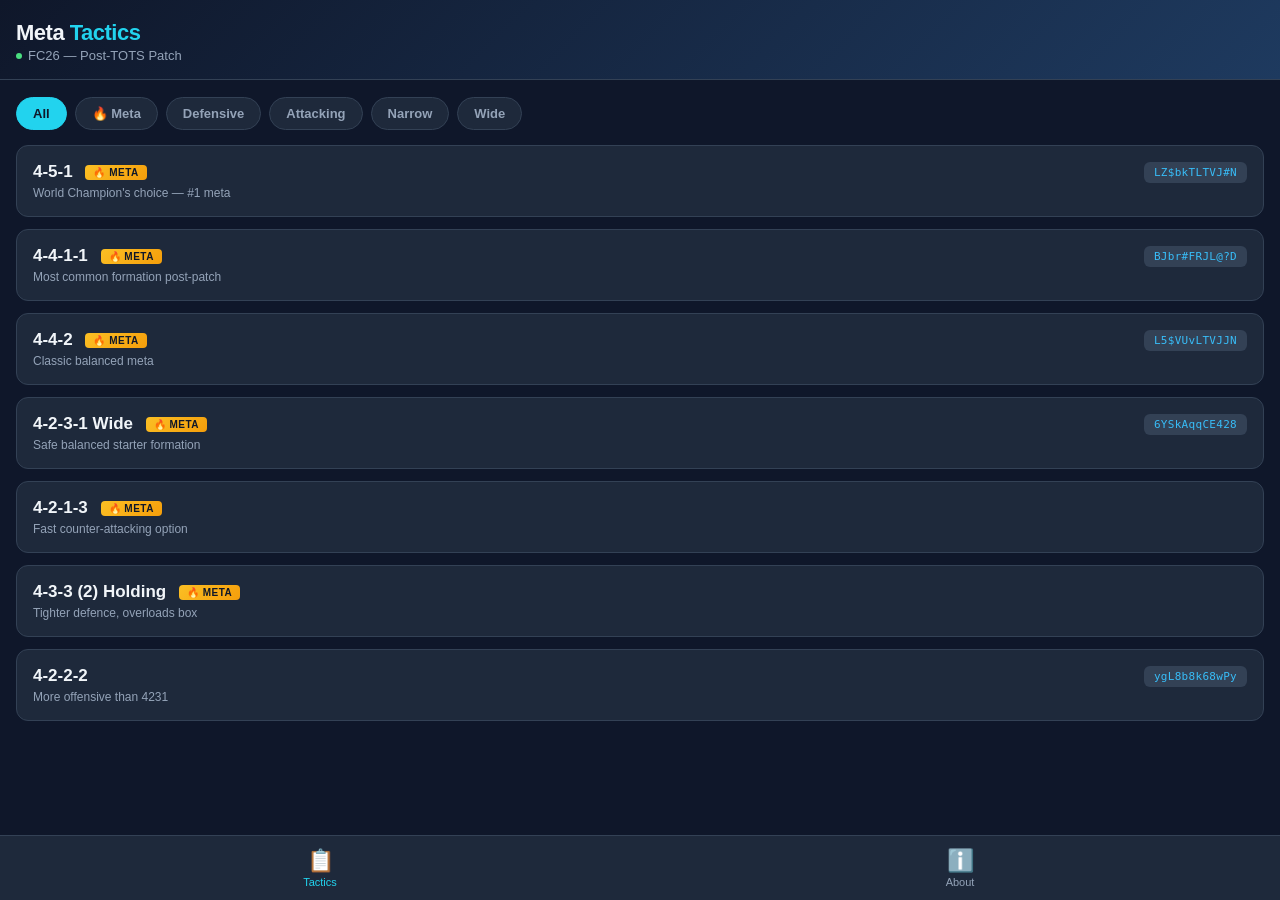
==== fc26-meta-tactics/index.html @ ba117064 "Publish FC26 Meta Tactics app — 7 formations with custom tactics, player types, pro usage, filterabl" ====
<!DOCTYPE html>
<html lang="en">
<head>
<meta charset="UTF-8">
<meta name="viewport" content="width=device-width, initial-scale=1.0, maximum-scale=1.0, user-scalable=no">
<meta name="theme-color" content="#0f172a">
<meta name="apple-mobile-web-app-capable" content="yes">
<meta name="apple-mobile-web-app-status-bar-style" content="black-translucent">
<title>FC26 Meta Tactics</title>
<link rel="icon" type="image/png" href="data:image/svg+xml,%3Csvg xmlns='http://www.w3.org/2000/svg' viewBox='0 0 32 32'%3E%3Ctext y='28' font-size='28'%3E%E2%9A%BD%3C/text%3E%3C/svg%3E">
<style>
  :root {
    --bg: #0f172a;
    --surface: #1e293b;
    --surface2: #334155;
    --accent: #22d3ee;
    --accent2: #38bdf8;
    --gold: #fbbf24;
    --text: #f1f5f9;
    --text2: #94a3b8;
    --green: #4ade80;
    --red: #f87171;
    --radius: 12px;
    --radius-sm: 8px;
  }
  * { margin:0; padding:0; box-sizing:border-box; }
  html, body {
    font-family: -apple-system, BlinkMacSystemFont, 'Segoe UI', Roboto, sans-serif;
    background: var(--bg);
    color: var(--text);
    min-height: 100dvh;
    -webkit-font-smoothing: antialiased;
  }
  body { padding-bottom: 80px; }

  .header {
    background: linear-gradient(135deg, #0f172a 0%, #1e3a5f 100%);
    padding: 20px 16px 16px;
    position: sticky;
    top: 0;
    z-index: 100;
    border-bottom: 1px solid var(--surface2);
  }
  .header h1 {
    font-size: 22px;
    font-weight: 800;
    letter-spacing: -0.5px;
  }
  .header h1 span { color: var(--accent); }
  .header .sub {
    font-size: 13px;
    color: var(--text2);
    margin-top: 2px;
    display: flex;
    align-items: center;
    gap: 6px;
  }
  .header .sub .dot {
    width: 6px; height: 6px;
    border-radius: 50%;
    background: var(--green);
    display: inline-block;
  }

  .filters {
    display: flex;
    gap: 8px;
    padding: 12px 16px;
    overflow-x: auto;
    -webkit-overflow-scrolling: touch;
    scrollbar-width: none;
    background: var(--bg);
    position: sticky;
    top: 85px;
    z-index: 99;
  }
  .filters::-webkit-scrollbar { display: none; }
  .filter-btn {
    flex-shrink: 0;
    padding: 8px 16px;
    border-radius: 20px;
    border: 1px solid var(--surface2);
    background: var(--surface);
    color: var(--text2);
    font-size: 13px;
    font-weight: 600;
    cursor: pointer;
    transition: all 0.2s;
    white-space: nowrap;
    -webkit-tap-highlight-color: transparent;
  }
  .filter-btn.active {
    background: var(--accent);
    color: #0f172a;
    border-color: var(--accent);
  }

  .container { padding: 8px 16px; }
  .tactic-card {
    background: var(--surface);
    border-radius: var(--radius);
    margin-bottom: 12px;
    overflow: hidden;
    border: 1px solid var(--surface2);
    transition: border-color 0.2s;
  }
  .tactic-card:active { border-color: var(--accent2); }

  .card-header {
    padding: 16px;
    display: flex;
    justify-content: space-between;
    align-items: flex-start;
    cursor: pointer;
    -webkit-tap-highlight-color: transparent;
  }
  .card-header .left { flex: 1; }
  .card-header .name {
    font-size: 17px;
    font-weight: 700;
  }
  .card-header .meta-tag {
    display: inline-block;
    background: linear-gradient(135deg, var(--gold), #f59e0b);
    color: #0f172a;
    font-size: 10px;
    font-weight: 800;
    padding: 2px 8px;
    border-radius: 4px;
    text-transform: uppercase;
    letter-spacing: 0.5px;
    margin-left: 8px;
    vertical-align: middle;
  }
  .card-header .usage {
    font-size: 12px;
    color: var(--text2);
    margin-top: 4px;
  }
  .card-header .code-badge {
    background: var(--surface2);
    padding: 4px 10px;
    border-radius: 6px;
    font-size: 11px;
    font-family: 'SF Mono', 'Fira Code', monospace;
    color: var(--accent2);
    letter-spacing: 0.3px;
    flex-shrink: 0;
  }

  .section {
    margin-top: 12px;
  }
  .section-title {
    font-size: 12px;
    font-weight: 700;
    text-transform: uppercase;
    letter-spacing: 0.8px;
    color: var(--accent2);
    margin-bottom: 8px;
  }
  .section-title.gold { color: var(--gold); }
  .section-title.green { color: var(--green); }

  .tactic-row {
    display: flex;
    justify-content: space-between;
    align-items: center;
    padding: 6px 0;
    border-bottom: 1px solid rgba(255,255,255,0.05);
    font-size: 14px;
  }
  .tactic-row:last-child { border-bottom: none; }
  .tactic-row .label { color: var(--text2); }
  .tactic-row .value { font-weight: 600; text-align: right; }

  .formation-preview {
    display: flex;
    align-items: center;
    justify-content: center;
    gap: 16px;
    background: var(--bg);
    border-radius: var(--radius-sm);
    padding: 12px;
    margin-bottom: 12px;
  }
  .formation-preview .pitch-label {
    font-size: 26px;
    font-weight: 800;
    color: var(--accent);
    letter-spacing: -1px;
  }
  .formation-preview .pitch-icon {
    font-size: 36px;
  }

  .player-types {
    display: flex;
    flex-wrap: wrap;
    gap: 6px;
    margin-top: 4px;
  }
  .player-chip {
    background: var(--surface2);
    padding: 4px 10px;
    border-radius: 6px;
    font-size: 12px;
    color: var(--text);
  }
  .player-chip .pos {
    font-weight: 700;
    color: var(--accent);
    margin-right: 4px;
  }
  .player-chip .note {
    color: var(--text2);
    font-size: 11px;
  }

  .pro-list {
    display: flex;
    flex-wrap: wrap;
    gap: 6px;
    margin-top: 4px;
  }
  .pro-chip {
    background: linear-gradient(135deg, var(--gold), #f59e0b);
    color: #0f172a;
    padding: 3px 10px;
    border-radius: 6px;
    font-size: 12px;
    font-weight: 700;
  }

  .bottom-nav {
    position: fixed;
    bottom: 0;
    left: 0;
    right: 0;
    background: var(--surface);
    border-top: 1px solid var(--surface2);
    display: flex;
    padding: 8px 0;
    padding-bottom: max(8px, env(safe-area-inset-bottom));
    z-index: 100;
  }
  .nav-item {
    flex: 1;
    text-align: center;
    font-size: 11px;
    color: var(--text2);
    cursor: pointer;
    padding: 4px 0;
    transition: color 0.2s;
    -webkit-tap-highlight-color: transparent;
  }
  .nav-item.active { color: var(--accent); }
  .nav-item .icon { font-size: 22px; display: block; margin-bottom: 2px; }

  .detail-view {
    display: none;
  }
  .detail-view.active { display: block; }

  .back-btn {
    display: inline-flex;
    align-items: center;
    gap: 4px;
    font-size: 14px;
    color: var(--accent2);
    cursor: pointer;
    margin-bottom: 12px;
    -webkit-tap-highlight-color: transparent;
  }

  .patch-note {
    background: linear-gradient(135deg, #1e293b, #1a2332);
    border: 1px solid var(--surface2);
    border-radius: var(--radius);
    padding: 16px;
    margin-bottom: 12px;
  }
  .patch-note .date {
    font-size: 11px;
    color: var(--text2);
    text-transform: uppercase;
    letter-spacing: 0.5px;
  }
  .patch-note .title {
    font-size: 16px;
    font-weight: 700;
    margin: 4px 0 8px;
  }
  .patch-note .desc {
    font-size: 14px;
    color: var(--text2);
    line-height: 1.5;
  }

  @media (max-width: 380px) {
    .header h1 { font-size: 19px; }
    .card-header .name { font-size: 15px; }
  }
</style>
</head>
<body>

<div class="header">
  <h1>Meta <span>Tactics</span></h1>
  <div class="sub"><span class="dot"></span> FC26 — Post-TOTS Patch</div>
</div>

<div class="filters" id="filters">
  <button class="filter-btn active" data-filter="all">All</button>
  <button class="filter-btn" data-filter="meta">🔥 Meta</button>
  <button class="filter-btn" data-filter="defensive">Defensive</button>
  <button class="filter-btn" data-filter="attacking">Attacking</button>
  <button class="filter-btn" data-filter="narrow">Narrow</button>
  <button class="filter-btn" data-filter="wide">Wide</button>
</div>

<!-- Tactic List -->
<div class="container" id="listView">
  <div id="tacticList"></div>
</div>

<!-- Detail View -->
<div class="container" id="detailView" style="display:none">
  <div class="back-btn" id="backBtn">← Back to tactics</div>
  <div id="detailContent"></div>
</div>

<!-- About View -->
<div class="container">
  <div class="detail-view" id="aboutView">
    <div class="patch-note">
      <div class="date">Post-TOTS Patch</div>
      <div class="title">FC26 Meta Landscape</div>
      <div class="desc">
        These are the current meta formations and tactics used by top players and pros in FC26 after the latest TOTS patch.
        Formations are ranked by community usage and pro adoption. Data sourced from Team Gullit, Dexerto, and community consensus.
      </div>
    </div>
    <div class="patch-note">
      <div class="date">Key Principle</div>
      <div class="title">61 Depth Meta</div>
      <div class="desc">
        Most pro tactics use exactly <strong>61 depth</strong> with a "High" defensive approach. This activates aggressive AI defending — defenders push up, mark reliably, trigger auto-offside traps, and stay compact without being too exposed.
      </div>
    </div>
    <div class="patch-note">
      <div class="date">Player Roles Are Everything</div>
      <div class="title">Roles & Playstyles</div>
      <div class="desc">
        Specific player roles (Inside Forward, Box-to-Box, Shadow Striker) and Playstyles (Incisive+, Intercept+, Quick Step+, Finesse+) are critical. Having the right roles activated makes or breaks a tactic in FC26.
      </div>
    </div>
  </div>
</div>

<!-- Bottom Navigation -->
<div class="bottom-nav">
  <div class="nav-item active" id="navTactics">
    <span class="icon">📋</span>
    Tactics
  </div>
  <div class="nav-item" id="navAbout">
    <span class="icon">ℹ️</span>
    About
  </div>
</div>

<script>
const tactics = [
  {
    id: '451',
    name: '4-5-1',
    short: '4-5-1 Flat',
    meta: true,
    tags: ['meta', 'defensive', 'wide'],
    code: 'LZ$bkTLTVJ#N',
    usage: "World Champion's choice — #1 meta",
    pros: ['Manuel Bachoore'],
    formationIcon: '4-5-1',
    tactics: [
      { label: 'Build-up Style', value: 'Balanced' },
      { label: 'Defensive Approach', value: 'High (70)' },
      { label: 'GK', value: 'Sweeper Keeper — Balanced' },
      { label: 'LB/RB', value: 'Full Back — Balanced' },
      { label: 'CBs', value: 'Defender — Defend' },
      { label: 'CMs', value: 'Box-to-Box — Balanced' },
      { label: 'LM', value: 'Inside Forward — Balanced' },
      { label: 'RM', value: 'Inside Forward — Balanced' },
      { label: 'ST', value: 'False 9 — Attack' }
    ],
    playerTypes: [
      { pos: 'ST', note: 'False 9 — good passing/agility, drops deep' },
      { pos: 'LM/RM', note: 'Pacey Inside Forwards, good dribbling' },
      { pos: 'CM', note: 'Box-to-Box all-rounders, high stamina' },
      { pos: 'CB', note: 'Intercept+, Anticipate+' },
      { pos: 'GK', note: 'Sweeper Keeper with good passing' }
    ]
  },
  {
    id: '4411',
    name: '4-4-1-1',
    short: '4-4-1-1 Midfield',
    meta: true,
    tags: ['meta', 'balanced', 'wide'],
    code: 'BJbr#FRJL@?D',
    usage: 'Most common formation post-patch',
    pros: ['Multiple pros'],
    formationIcon: '4-4-1-1',
    tactics: [
      { label: 'Build-up Style', value: 'Balanced' },
      { label: 'Defensive Approach', value: 'High (70)' },
      { label: 'GK', value: 'Sweeper Keeper — Balanced' },
      { label: 'LB/RB', value: 'Full Back — Balanced' },
      { label: 'CBs', value: 'Defender — Defend' },
      { label: 'CAM', value: 'Shadow Striker — Attack' },
      { label: 'CMs', value: 'Box-to-Box — Balanced' },
      { label: 'LM', value: 'Inside Forward — Balanced' },
      { label: 'RM', value: 'Winger — Balanced' },
      { label: 'ST', value: 'Advanced Forward — Attack' }
    ],
    playerTypes: [
      { pos: 'CAM', note: 'Incisive+ essential, good dribbling' },
      { pos: 'CM', note: 'Box-to-Box — FUT Bday Joelinton, TOTS Szoboszlai type' },
      { pos: 'LM/RM', note: 'Pacey, Finesse+ playstyle' },
      { pos: 'ST', note: 'Advanced Forward — pace, Quick Step+' },
      { pos: 'CB', note: 'Aggressive AI defenders' }
    ]
  },
  {
    id: '442',
    name: '4-4-2',
    short: '4-4-2 Flat',
    meta: true,
    tags: ['meta', 'balanced', 'wide'],
    code: 'L5$VUvLTVJJN',
    usage: 'Classic balanced meta',
    pros: ['Manuel Bachoore', 'Levi de Weerd'],
    formationIcon: '4-4-2',
    tactics: [
      { label: 'Build-up Style', value: 'Balanced' },
      { label: 'Defensive Approach', value: 'High (70)' },
      { label: 'GK', value: 'Ball Playing — Build-up' },
      { label: 'LB/RB', value: 'Full Back — Balanced' },
      { label: 'CBs', value: 'Defender — Defend' },
      { label: 'CM (L)', value: 'Box-to-Box — Balanced' },
      { label: 'CM (R)', value: 'Holding — Defend' },
      { label: 'LM', value: 'Inside Forward — Balanced' },
      { label: 'RM', value: 'Inside Forward — Balanced' },
      { label: 'STs', value: 'Advanced Forward — Attack' }
    ],
    playerTypes: [
      { pos: 'ST', note: 'Two Advanced Forwards — pace + finishing' },
      { pos: 'CM (L)', note: 'Box-to-Box engine, all-round' },
      { pos: 'CM (R)', note: 'Stay-back defensive anchor' },
      { pos: 'LM/RM', note: 'Inside Forward, cut inside threat' },
      { pos: 'GK', note: 'Ball Playing GK for build-up' }
    ]
  },
  {
    id: '4231w',
    name: '4-2-3-1 Wide',
    short: '4-2-3-1 Wide',
    meta: true,
    tags: ['meta', 'defensive', 'wide'],
    code: '6YSkAqqCE428',
    usage: 'Safe balanced starter formation',
    pros: ['Various'],
    formationIcon: '4-2-3-1',
    tactics: [
      { label: 'Build-up Style', value: 'Balanced' },
      { label: 'Defensive Approach', value: 'High (70)' },
      { label: 'GK', value: 'Goalkeeper — Defend' },
      { label: 'LB/RB', value: 'Full Back — Balanced' },
      { label: 'CBs', value: 'Defender — Defend' },
      { label: 'CDM (L)', value: 'Holding — Defend' },
      { label: 'CDM (R)', value: 'Deep-Lying Playmaker — Build-Up' },
      { label: 'CAM', value: 'Playmaker — Balanced' },
      { label: 'LM', value: 'Inside Forward — Balanced' },
      { label: 'RM', value: 'Inside Forward — Balanced' },
      { label: 'ST', value: 'Advanced Forward — Attack' }
    ],
    playerTypes: [
      { pos: 'ST', note: 'Strong striker — holds up play' },
      { pos: 'CDM (L)', note: 'Pure defensive anchor' },
      { pos: 'CDM (R)', note: 'DLP — passing/vision' },
      { pos: 'CAM', note: 'Playmaker with good passing range' },
      { pos: 'LM/RM', note: 'Inside Forward with pace' }
    ]
  },
  {
    id: '4213',
    name: '4-2-1-3',
    short: '4-2-1-3',
    meta: true,
    tags: ['meta', 'attacking', 'wide'],
    code: '',
    usage: 'Fast counter-attacking option',
    pros: ['Multiple pros'],
    formationIcon: '4-2-1-3',
    tactics: [
      { label: 'Build-up Style', value: 'Balanced' },
      { label: 'Defensive Approach', value: 'High (61)' },
      { label: 'GK', value: 'Sweeper Keeper — Balanced' },
      { label: 'LB/RB', value: 'Full Back — Balanced' },
      { label: 'CDM (L)', value: 'Deep-Lying Playmaker — Build-Up' },
      { label: 'CDM (R)', value: 'Holding — Defend' },
      { label: 'CAM', value: 'Playmaker — Balanced' },
      { label: 'LW', value: 'Inside Forward — Balanced' },
      { label: 'RW', value: 'Inside Forward — Balanced' },
      { label: 'ST', value: 'Advanced Forward — Attack' }
    ],
    playerTypes: [
      { pos: 'CDM', note: 'One DLP + one Holding — Intercept+' },
      { pos: 'CAM', note: 'Playmaker, Incisive+ and Bruiser+' },
      { pos: 'LW/RW', note: 'Quick Step+, Finesse+' },
      { pos: 'ST', note: 'Advanced Forward, pace + finishing' }
    ]
  },
  {
    id: '433',
    name: '4-3-3 (2) Holding',
    short: '4-3-3 (Holding)',
    meta: true,
    tags: ['meta', 'attacking', 'wide'],
    code: '',
    usage: 'Tighter defence, overloads box',
    pros: ['Various'],
    formationIcon: '4-3-3',
    tactics: [
      { label: 'Build-up Style', value: 'Balanced' },
      { label: 'Defensive Approach', value: 'High (61)' },
      { label: 'GK', value: 'Sweeper Keeper — Balanced' },
      { label: 'LB/RB', value: 'Full Back — Balanced' },
      { label: 'CBs', value: 'Defender — Defend' },
      { label: 'CDM', value: 'Holding — Defend' },
      { label: 'CM (L)', value: 'Box-to-Box — Balanced' },
      { label: 'CM (R)', value: 'Box-to-Box — Balanced' },
      { label: 'LW', value: 'Inside Forward — Balanced' },
      { label: 'RW', value: 'Inside Forward — Balanced' },
      { label: 'ST', value: 'Advanced Forward — Attack' }
    ],
    playerTypes: [
      { pos: 'CDM', note: 'Rock — TOTS Casemiro, WW Vieira type' },
      { pos: 'CM (L)', note: 'Good defending + passing/dribbling' },
      { pos: 'CM (R)', note: 'Ultimate B2B — De Jong, TOTS Sangaré' },
      { pos: 'LW/RW', note: 'Quick Step+, Finesse+, Low Driven+' },
      { pos: 'ST', note: 'Pacey Advanced Forward' }
    ]
  },
  {
    id: '4222',
    name: '4-2-2-2',
    short: '4-2-2-2',
    meta: false,
    tags: ['attacking', 'narrow'],
    code: 'ygL8b8k68wPy',
    usage: 'More offensive than 4231',
    pros: ['Various'],
    formationIcon: '4-2-2-2',
    tactics: [
      { label: 'Build-up Style', value: 'Balanced' },
      { label: 'Defensive Approach', value: 'Balanced (50)' },
      { label: 'GK', value: 'Sweeper Keeper — Balanced' },
      { label: 'LB/RB', value: 'Full Back — Balanced' },
      { label: 'CBs', value: 'Defender — Defend' },
      { label: 'CDMs', value: 'Deep-Lying Playmaker — Build-Up' },
      { label: 'CAM (L)', value: 'Playmaker — Roaming' },
      { label: 'CAM (R)', value: 'Shadow Striker — Attack' },
      { label: 'STs', value: 'Advanced Forward — Attack' }
    ],
    playerTypes: [
      { pos: 'ST', note: 'Advanced Forward + False 9 combo' },
      { pos: 'CAM', note: 'One roaming Playmaker, one Shadow Striker' },
      { pos: 'CDM', note: 'Both DLPs — passing essential' }
    ]
  }
];

// ─── STATE ────────────────────────
let currentFilter = 'all';

function getFiltered(tag) {
  if (tag === 'all') return tactics;
  return tactics.filter(t => t.tags.includes(tag));
}

// ─── RENDER LIST ──────────────────
function renderList(filter) {
  currentFilter = filter;
  const el = document.getElementById('tacticList');
  const items = getFiltered(filter);

  document.querySelectorAll('.filter-btn').forEach(b => {
    b.classList.toggle('active', b.dataset.filter === filter);
  });

  if (!items.length) {
    el.innerHTML = `<div class="empty-state"><div class="icon">🔍</div><h3>No tactics found</h3></div>`;
    return;
  }

  el.innerHTML = items.map(t => {
    const codeHtml = t.code ? `<div class="code-badge">${t.code}</div>` : '';
    const metaHtml = t.meta ? '<span class="meta-tag">🔥 Meta</span>' : '';
    return `<div class="tactic-card" onclick="openDetail('${t.id}')">
      <div class="card-header">
        <div class="left">
          <div class="name">${t.name} ${metaHtml}</div>
          <div class="usage">${t.usage}</div>
        </div>
        ${codeHtml}
      </div>
    </div>`;
  }).join('');
}

// ─── RENDER DETAIL ────────────────
function openDetail(id) {
  const t = tactics.find(x => x.id === id);
  if (!t) return;

  document.getElementById('listView').style.display = 'none';
  document.getElementById('detailView').style.display = 'block';

  const metaHtml = t.meta ? '<span class="meta-tag" style="font-size:10px;margin-left:6px;">🔥 Meta</span>' : '';
  const codeHtml = t.code ? `<div class="code-badge">${t.code}</div>` : '';
  const prosHtml = t.pros.map(p => `<span class="pro-chip">${p}</span>`).join('');
  const playerHtml = t.playerTypes.map(p =>
    `<div class="player-chip"><span class="pos">${p.pos}</span>${p.note}</div>`
  ).join('');
  const tacticRows = t.tactics.map(r =>
    `<div class="tactic-row"><span class="label">${r.label}</span><span class="value">${r.value}</span></div>`
  ).join('');

  document.getElementById('detailContent').innerHTML = `
    <div class="tactic-card" style="border-color:${t.meta ? 'var(--gold)' : 'var(--surface2)'}">
      <div style="padding:16px;">
        <div class="formation-preview">
          <div class="pitch-icon">⚽</div>
          <div class="pitch-label">${t.formationIcon}</div>
        </div>
        <div style="display:flex;justify-content:space-between;align-items:center;margin-bottom:12px;">
          <div>
            <div style="font-size:20px;font-weight:700;">${t.name} ${metaHtml}</div>
            <div style="font-size:13px;color:var(--text2);margin-top:2px;">${t.short}</div>
          </div>
          ${codeHtml}
        </div>

        <div class="section">
          <div class="section-title gold">📋 Custom Tactics</div>
          ${tacticRows}
        </div>

        <div class="section">
          <div class="section-title">🎯 Player Types</div>
          <div class="player-types">${playerHtml}</div>
        </div>

        <div class="section" style="margin-bottom:4px;">
          <div class="section-title green">🏆 Used By</div>
          <div class="pro-list">${prosHtml}</div>
        </div>
      </div>
    </div>`;
}

function closeDetail() {
  document.getElementById('detailView').style.display = 'none';
  document.getElementById('listView').style.display = 'block';
}

// ─── VIEW SWITCHING ──────────────
function showTactics() {
  document.getElementById('listView').style.display = 'block';
  document.getElementById('detailView').style.display = 'none';
  document.getElementById('aboutView').classList.remove('active');
  document.getElementById('navTactics').classList.add('active');
  document.getElementById('navAbout').classList.remove('active');
}

function showAbout() {
  document.getElementById('listView').style.display = 'none';
  document.getElementById('detailView').style.display = 'none';
  document.getElementById('aboutView').classList.add('active');
  document.getElementById('navTactics').classList.remove('active');
  document.getElementById('navAbout').classList.add('active');
}

// ─── INIT ─────────────────────────
document.querySelectorAll('.filter-btn').forEach(btn => {
  btn.addEventListener('click', () => renderList(btn.dataset.filter));
});
document.getElementById('backBtn').addEventListener('click', closeDetail);
document.getElementById('navTactics').addEventListener('click', showTactics);
document.getElementById('navAbout').addEventListener('click', showAbout);

renderList('all');
</script>
</body>
</html>
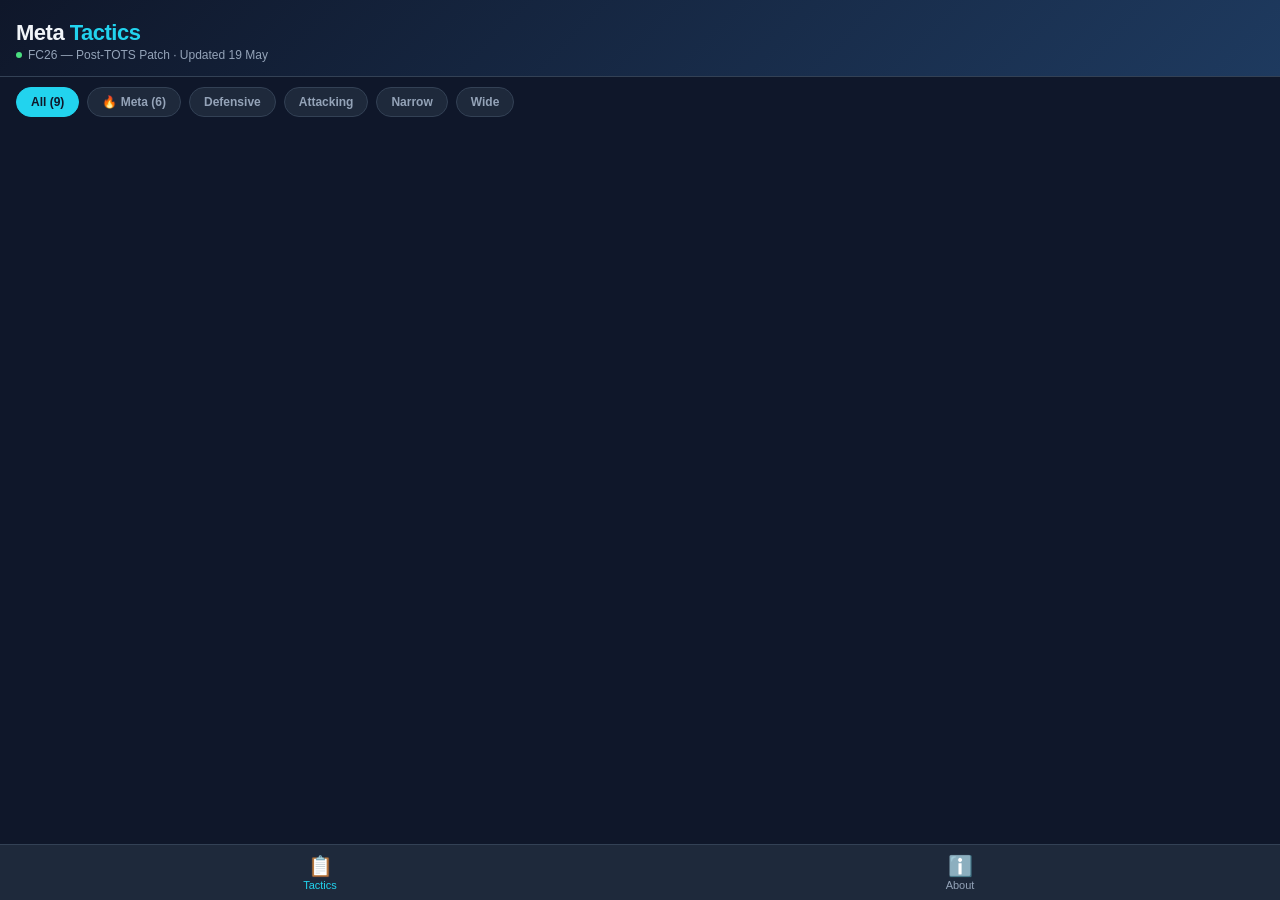
==== commit 4749c03d: "V2: full detail — multi-source data, player roles, playstyles, attack/defence philosophy, strengths/" ====
--- a/fc26-meta-tactics/index.html
+++ b/fc26-meta-tactics/index.html
@@ -7,7 +7,7 @@
 <meta name="apple-mobile-web-app-capable" content="yes">
 <meta name="apple-mobile-web-app-status-bar-style" content="black-translucent">
 <title>FC26 Meta Tactics</title>
-<link rel="icon" type="image/png" href="data:image/svg+xml,%3Csvg xmlns='http://www.w3.org/2000/svg' viewBox='0 0 32 32'%3E%3Ctext y='28' font-size='28'%3E%E2%9A%BD%3C/text%3E%3C/svg%3E">
+<link rel="icon" type="image/svg+xml" href="data:image/svg+xml,%3Csvg xmlns='http://www.w3.org/2000/svg' viewBox='0 0 32 32'%3E%3Ctext y='28' font-size='28'%3E%E2%9A%BD%3C/text%3E%3C/svg%3E">
 <style>
   :root {
     --bg: #0f172a;
@@ -16,10 +16,11 @@
     --accent: #22d3ee;
     --accent2: #38bdf8;
     --gold: #fbbf24;
+    --green: #4ade80;
+    --rose: #f43f5e;
     --text: #f1f5f9;
     --text2: #94a3b8;
-    --green: #4ade80;
-    --red: #f87171;
+    --text3: #64748b;
     --radius: 12px;
     --radius-sm: 8px;
   }
@@ -35,67 +36,55 @@
 
   .header {
     background: linear-gradient(135deg, #0f172a 0%, #1e3a5f 100%);
-    padding: 20px 16px 16px;
+    padding: 20px 16px 14px;
     position: sticky;
     top: 0;
     z-index: 100;
     border-bottom: 1px solid var(--surface2);
   }
-  .header h1 {
-    font-size: 22px;
-    font-weight: 800;
-    letter-spacing: -0.5px;
-  }
+  .header h1 { font-size: 22px; font-weight: 800; letter-spacing: -0.5px; }
   .header h1 span { color: var(--accent); }
   .header .sub {
-    font-size: 13px;
+    font-size: 12px;
     color: var(--text2);
     margin-top: 2px;
     display: flex;
     align-items: center;
     gap: 6px;
   }
-  .header .sub .dot {
-    width: 6px; height: 6px;
-    border-radius: 50%;
-    background: var(--green);
-    display: inline-block;
-  }
+  .header .sub .dot { width:6px; height:6px; border-radius:50%; background:var(--green); display:inline-block; }
 
   .filters {
     display: flex;
     gap: 8px;
-    padding: 12px 16px;
+    padding: 10px 16px;
     overflow-x: auto;
     -webkit-overflow-scrolling: touch;
     scrollbar-width: none;
     background: var(--bg);
     position: sticky;
-    top: 85px;
+    top: 73px;
     z-index: 99;
   }
-  .filters::-webkit-scrollbar { display: none; }
+  .filters::-webkit-scrollbar { display:none; }
   .filter-btn {
     flex-shrink: 0;
-    padding: 8px 16px;
+    padding: 7px 14px;
     border-radius: 20px;
     border: 1px solid var(--surface2);
     background: var(--surface);
     color: var(--text2);
-    font-size: 13px;
+    font-size: 12px;
     font-weight: 600;
     cursor: pointer;
     transition: all 0.2s;
     white-space: nowrap;
     -webkit-tap-highlight-color: transparent;
   }
-  .filter-btn.active {
-    background: var(--accent);
-    color: #0f172a;
-    border-color: var(--accent);
-  }
+  .filter-btn.active { background:var(--accent); color:#0f172a; border-color:var(--accent); }
 
   .container { padding: 8px 16px; }
+
   .tactic-card {
     background: var(--surface);
     border-radius: var(--radius);
@@ -103,203 +92,221 @@
     overflow: hidden;
     border: 1px solid var(--surface2);
     transition: border-color 0.2s;
-  }
-  .tactic-card:active { border-color: var(--accent2); }
-
-  .card-header {
-    padding: 16px;
-    display: flex;
-    justify-content: space-between;
-    align-items: flex-start;
     cursor: pointer;
     -webkit-tap-highlight-color: transparent;
   }
-  .card-header .left { flex: 1; }
-  .card-header .name {
-    font-size: 17px;
-    font-weight: 700;
-  }
+  .tactic-card:active { border-color: var(--accent2); }
+
+  .card-header { padding: 14px 16px; }
+  .card-header .top-row { display:flex; justify-content:space-between; align-items:flex-start; }
+  .card-header .name { font-size:17px; font-weight:700; }
   .card-header .meta-tag {
-    display: inline-block;
+    display:inline-block;
     background: linear-gradient(135deg, var(--gold), #f59e0b);
-    color: #0f172a;
-    font-size: 10px;
-    font-weight: 800;
-    padding: 2px 8px;
-    border-radius: 4px;
-    text-transform: uppercase;
-    letter-spacing: 0.5px;
-    margin-left: 8px;
-    vertical-align: middle;
-  }
-  .card-header .usage {
-    font-size: 12px;
-    color: var(--text2);
-    margin-top: 4px;
-  }
+    color:#0f172a;
+    font-size:9px;
+    font-weight:800;
+    padding:2px 7px;
+    border-radius:4px;
+    text-transform:uppercase;
+    letter-spacing:0.4px;
+    margin-left:6px;
+    vertical-align:middle;
+  }
+  .card-header .usage { font-size:12px; color:var(--text2); margin-top:3px; }
   .card-header .code-badge {
-    background: var(--surface2);
-    padding: 4px 10px;
-    border-radius: 6px;
-    font-size: 11px;
-    font-family: 'SF Mono', 'Fira Code', monospace;
-    color: var(--accent2);
-    letter-spacing: 0.3px;
-    flex-shrink: 0;
-  }
-
-  .section {
-    margin-top: 12px;
-  }
+    background:var(--surface2);
+    padding:3px 8px;
+    border-radius:5px;
+    font-size:10px;
+    font-family:'SF Mono','Fira Code',monospace;
+    color:var(--accent2);
+    letter-spacing:0.3px;
+    flex-shrink:0;
+  }
+  .card-header .tags {
+    display:flex;
+    gap:4px;
+    margin-top:8px;
+    flex-wrap:wrap;
+  }
+  .card-header .tag {
+    font-size:10px;
+    padding:2px 8px;
+    border-radius:10px;
+    background:var(--surface2);
+    color:var(--text2);
+  }
+  .card-header .tag.gold { background:rgba(251,191,36,0.15); color:var(--gold); }
+  .card-header .tag.green { background:rgba(74,222,128,0.15); color:var(--green); }
+  .card-header .tag.rose { background:rgba(244,63,94,0.15); color:var(--rose); }
+  .card-header .tag.blue { background:rgba(56,189,248,0.15); color:var(--accent2); }
+
+  .card-body {
+    max-height:0;
+    overflow:hidden;
+    transition: max-height 0.35s ease;
+  }
+  .card-body.open { max-height:10000px; }
+
+  .detail-inner { padding:0 16px 16px; }
+
+  .section { margin-top:14px; }
   .section-title {
-    font-size: 12px;
-    font-weight: 700;
-    text-transform: uppercase;
-    letter-spacing: 0.8px;
-    color: var(--accent2);
-    margin-bottom: 8px;
-  }
-  .section-title.gold { color: var(--gold); }
-  .section-title.green { color: var(--green); }
+    font-size:11px;
+    font-weight:700;
+    text-transform:uppercase;
+    letter-spacing:0.7px;
+    color:var(--accent2);
+    margin-bottom:8px;
+    display:flex;
+    align-items:center;
+    gap:6px;
+  }
+  .section-title.gold { color:var(--gold); }
+  .section-title.green { color:var(--green); }
+  .section-title.rose { color:var(--rose); }
 
   .tactic-row {
-    display: flex;
-    justify-content: space-between;
-    align-items: center;
-    padding: 6px 0;
-    border-bottom: 1px solid rgba(255,255,255,0.05);
-    font-size: 14px;
-  }
-  .tactic-row:last-child { border-bottom: none; }
-  .tactic-row .label { color: var(--text2); }
-  .tactic-row .value { font-weight: 600; text-align: right; }
-
-  .formation-preview {
-    display: flex;
-    align-items: center;
-    justify-content: center;
-    gap: 16px;
+    display:flex;
+    justify-content:space-between;
+    align-items:center;
+    padding:5px 0;
+    border-bottom:1px solid rgba(255,255,255,0.04);
+    font-size:13px;
+    gap:8px;
+  }
+  .tactic-row:last-child { border-bottom:none; }
+  .tactic-row .label { color:var(--text2); flex-shrink:0; }
+  .tactic-row .value { font-weight:600; text-align:right; }
+
+  .formation-display {
+    display:flex;
+    align-items:center;
+    gap:14px;
     background: var(--bg);
     border-radius: var(--radius-sm);
-    padding: 12px;
-    margin-bottom: 12px;
-  }
-  .formation-preview .pitch-label {
-    font-size: 26px;
-    font-weight: 800;
-    color: var(--accent);
-    letter-spacing: -1px;
-  }
-  .formation-preview .pitch-icon {
-    font-size: 36px;
-  }
-
-  .player-types {
-    display: flex;
-    flex-wrap: wrap;
-    gap: 6px;
-    margin-top: 4px;
-  }
-  .player-chip {
-    background: var(--surface2);
-    padding: 4px 10px;
-    border-radius: 6px;
-    font-size: 12px;
-    color: var(--text);
-  }
-  .player-chip .pos {
-    font-weight: 700;
-    color: var(--accent);
-    margin-right: 4px;
-  }
-  .player-chip .note {
-    color: var(--text2);
-    font-size: 11px;
-  }
-
-  .pro-list {
-    display: flex;
-    flex-wrap: wrap;
-    gap: 6px;
-    margin-top: 4px;
-  }
+    padding: 10px 14px;
+    margin-bottom: 10px;
+  }
+  .formation-display .icon { font-size:30px; }
+  .formation-display .label { font-size:22px; font-weight:800; color:var(--accent); letter-spacing:-0.5px; }
+
+  .role-grid {
+    display:grid;
+    grid-template-columns: 1fr 1fr;
+    gap:5px;
+  }
+  .role-item {
+    background:var(--bg);
+    border-radius:6px;
+    padding:6px 8px;
+    font-size:12px;
+  }
+  .role-item .pos { font-weight:700; color:var(--accent2); }
+  .role-item .role { color:var(--text); }
+  .role-item .instr { color:var(--text2); font-size:11px; display:block; }
+
+  .playstyle-grid {
+    display:flex;
+    flex-wrap:wrap;
+    gap:4px;
+  }
+  .ps-chip {
+    background:var(--surface2);
+    border-radius:4px;
+    padding:3px 7px;
+    font-size:11px;
+    color:var(--text);
+  }
+  .ps-chip .pos { font-weight:700; color:var(--gold); margin-right:3px; }
+
   .pro-chip {
-    background: linear-gradient(135deg, var(--gold), #f59e0b);
-    color: #0f172a;
-    padding: 3px 10px;
-    border-radius: 6px;
-    font-size: 12px;
-    font-weight: 700;
-  }
+    background:linear-gradient(135deg, var(--gold), #f59e0b);
+    color:#0f172a;
+    padding:2px 9px;
+    border-radius:5px;
+    font-size:11px;
+    font-weight:700;
+    display:inline-block;
+    margin:2px 4px 2px 0;
+  }
+
+  .pros-cons {
+    display:grid;
+    grid-template-columns: 1fr 1fr;
+    gap:8px;
+  }
+  .pc-list { font-size:12px; line-height:1.6; }
+  .pc-list .item { display:flex; align-items:flex-start; gap:4px; }
+  .pc-list .check { color:var(--green); flex-shrink:0; }
+  .pc-list .cross { color:var(--rose); flex-shrink:0; }
+
+  .philosophy-text {
+    font-size:13px;
+    color:var(--text2);
+    line-height:1.6;
+    background:var(--bg);
+    border-radius:var(--radius-sm);
+    padding:10px 12px;
+  }
+  .philosophy-text strong { color:var(--text); }
 
   .bottom-nav {
-    position: fixed;
-    bottom: 0;
-    left: 0;
-    right: 0;
-    background: var(--surface);
-    border-top: 1px solid var(--surface2);
-    display: flex;
-    padding: 8px 0;
-    padding-bottom: max(8px, env(safe-area-inset-bottom));
-    z-index: 100;
+    position:fixed;
+    bottom:0;
+    left:0;
+    right:0;
+    background:var(--surface);
+    border-top:1px solid var(--surface2);
+    display:flex;
+    padding:6px 0;
+    padding-bottom: max(6px, env(safe-area-inset-bottom));
+    z-index:100;
   }
   .nav-item {
-    flex: 1;
-    text-align: center;
-    font-size: 11px;
-    color: var(--text2);
-    cursor: pointer;
-    padding: 4px 0;
-    transition: color 0.2s;
-    -webkit-tap-highlight-color: transparent;
-  }
-  .nav-item.active { color: var(--accent); }
-  .nav-item .icon { font-size: 22px; display: block; margin-bottom: 2px; }
-
-  .detail-view {
-    display: none;
-  }
-  .detail-view.active { display: block; }
-
-  .back-btn {
-    display: inline-flex;
-    align-items: center;
-    gap: 4px;
-    font-size: 14px;
-    color: var(--accent2);
-    cursor: pointer;
-    margin-bottom: 12px;
-    -webkit-tap-highlight-color: transparent;
-  }
-
-  .patch-note {
-    background: linear-gradient(135deg, #1e293b, #1a2332);
-    border: 1px solid var(--surface2);
-    border-radius: var(--radius);
-    padding: 16px;
-    margin-bottom: 12px;
-  }
-  .patch-note .date {
-    font-size: 11px;
-    color: var(--text2);
-    text-transform: uppercase;
-    letter-spacing: 0.5px;
-  }
-  .patch-note .title {
-    font-size: 16px;
-    font-weight: 700;
-    margin: 4px 0 8px;
-  }
-  .patch-note .desc {
-    font-size: 14px;
-    color: var(--text2);
-    line-height: 1.5;
-  }
-
-  @media (max-width: 380px) {
-    .header h1 { font-size: 19px; }
-    .card-header .name { font-size: 15px; }
+    flex:1;
+    text-align:center;
+    font-size:11px;
+    color:var(--text2);
+    cursor:pointer;
+    padding:3px 0;
+    transition:color 0.2s;
+    -webkit-tap-highlight-color:transparent;
+  }
+  .nav-item.active { color:var(--accent); }
+  .nav-item .icon { font-size:20px; display:block; margin-bottom:1px; }
+
+  .about-content { padding:8px 0; }
+
+  .update-card {
+    background:linear-gradient(135deg, #1e293b, #1a2332);
+    border:1px solid var(--surface2);
+    border-radius:var(--radius);
+    padding:14px;
+    margin-bottom:10px;
+  }
+  .update-card .date { font-size:10px; color:var(--text2); text-transform:uppercase; letter-spacing:0.4px; }
+  .update-card .title { font-size:15px; font-weight:700; margin:3px 0 6px; }
+  .update-card .desc { font-size:13px; color:var(--text2); line-height:1.5; }
+
+  .code-block {
+    background:var(--bg);
+    border-radius:6px;
+    padding:6px 10px;
+    font-family:'SF Mono','Fira Code',monospace;
+    font-size:12px;
+    color:var(--accent2);
+    display:inline-block;
+    letter-spacing:0.3px;
+    margin:2px;
+  }
+
+  @media (max-width:380px) {
+    .header h1 { font-size:19px; }
+    .card-header .name { font-size:15px; }
+    .role-grid { grid-template-columns:1fr; }
+    .pros-cons { grid-template-columns:1fr; }
   }
 </style>
 </head>
@@ -307,286 +314,378 @@
 
 <div class="header">
   <h1>Meta <span>Tactics</span></h1>
-  <div class="sub"><span class="dot"></span> FC26 — Post-TOTS Patch</div>
+  <div class="sub"><span class="dot"></span> FC26 — Post-TOTS Patch · Updated 19 May</div>
 </div>
 
 <div class="filters" id="filters">
-  <button class="filter-btn active" data-filter="all">All</button>
-  <button class="filter-btn" data-filter="meta">🔥 Meta</button>
+  <button class="filter-btn active" data-filter="all">All (9)</button>
+  <button class="filter-btn" data-filter="meta">🔥 Meta (6)</button>
   <button class="filter-btn" data-filter="defensive">Defensive</button>
   <button class="filter-btn" data-filter="attacking">Attacking</button>
   <button class="filter-btn" data-filter="narrow">Narrow</button>
   <button class="filter-btn" data-filter="wide">Wide</button>
 </div>
 
-<!-- Tactic List -->
-<div class="container" id="listView">
-  <div id="tacticList"></div>
-</div>
-
-<!-- Detail View -->
+<div class="container" id="listView"><div id="tacticList"></div></div>
+
 <div class="container" id="detailView" style="display:none">
-  <div class="back-btn" id="backBtn">← Back to tactics</div>
+  <div class="back-btn" id="backBtn" style="display:inline-flex;align-items:center;gap:4px;font-size:14px;color:var(--accent2);cursor:pointer;margin-bottom:10px;-webkit-tap-highlight-color:transparent;">← Back to tactics</div>
   <div id="detailContent"></div>
 </div>
 
-<!-- About View -->
 <div class="container">
-  <div class="detail-view" id="aboutView">
-    <div class="patch-note">
+  <div class="about-content" id="aboutView" style="display:none">
+    <div class="update-card">
       <div class="date">Post-TOTS Patch</div>
       <div class="title">FC26 Meta Landscape</div>
       <div class="desc">
-        These are the current meta formations and tactics used by top players and pros in FC26 after the latest TOTS patch.
-        Formations are ranked by community usage and pro adoption. Data sourced from Team Gullit, Dexerto, and community consensus.
-      </div>
-    </div>
-    <div class="patch-note">
+        These are the current meta formations and tactics used by top players and pros after the latest TOTS patch.<br><br>
+        Data compiled from Team Gullit, FUT.GG, FUTBIN, Dexerto, pro player breakdowns (Manuel Bachoore, Levi de Weerd), and community consensus.
+      </div>
+    </div>
+    <div class="update-card">
       <div class="date">Key Principle</div>
-      <div class="title">61 Depth Meta</div>
+      <div class="title">61 Depth / High Defensive Line</div>
       <div class="desc">
-        Most pro tactics use exactly <strong>61 depth</strong> with a "High" defensive approach. This activates aggressive AI defending — defenders push up, mark reliably, trigger auto-offside traps, and stay compact without being too exposed.
-      </div>
-    </div>
-    <div class="patch-note">
-      <div class="date">Player Roles Are Everything</div>
-      <div class="title">Roles & Playstyles</div>
+        Most pro tactics use exactly <strong>61-70 depth</strong> with a "High" defensive approach. This activates aggressive AI defending — defenders push up, mark reliably, trigger auto-offside traps, and stay compact without being too exposed. A depth under 60 is generally not recommended in the current meta.
+      </div>
+    </div>
+    <div class="update-card">
+      <div class="date">Key Principle</div>
+      <div class="title">Player Roles & FC IQ</div>
       <div class="desc">
-        Specific player roles (Inside Forward, Box-to-Box, Shadow Striker) and Playstyles (Incisive+, Intercept+, Quick Step+, Finesse+) are critical. Having the right roles activated makes or breaks a tactic in FC26.
+        Roles matter more than formation name in FC26. An Inside Forward behaves very differently from a Winger. A Deep-Lying Playmaker creates space differently from a Box-to-Box. Having the <strong>right role for the right player</strong> is critical — make sure your players have at least a + role rating for their position.<br><br>
+        The <strong>Balanced</strong> build-up style is the most versatile choice across almost all meta formations. It offers a mix of short passes, player runs, and quick transitions.
+      </div>
+    </div>
+    <div class="update-card">
+      <div class="date">Defending Tip</div>
+      <div class="title">Defend with Midfielders First</div>
+      <div class="desc">
+        The biggest mistake in FC26 is pulling your CBs out of position. Always <strong>control a CDM/CM first</strong>, jockey the ball carrier, cut passing lanes, and only switch to a CB when you're close to your box. Use manual interceptions (X/A) when your player is in a passing lane.
+      </div>
+    </div>
+    <div class="update-card">
+      <div class="date">Coin Priority</div>
+      <div class="title">Where to Spend First</div>
+      <div class="desc">
+        Before buying an expensive ST, upgrade: <strong>CDM with stamina + Intercept+</strong>, <strong>CB with Anticipate+</strong>, <strong>reliable Fullback</strong>. These positions stabilise your entire tactic.<br><br>
+        Key PlayStyles by priority: <strong>Rapid+</strong> (wingers), <strong>Incisive Pass+</strong> (CAM/CM), <strong>Intercept+</strong> (CDM/CB), <strong>Finesse Shot+</strong> (attackers), <strong>Quick Step+</strong> (wide players).
+      </div>
+    </div>
+    <div class="update-card">
+      <div class="date">Pro Tip</div>
+      <div class="title">Test Before You Judge</div>
+      <div class="desc">
+        Don't judge a tactic after one match — a stronger opponent or bad connection can distort the result. Play <strong>at least 5 matches</strong> (including 2 against similarly-ranked opponents) before changing formation. Change only <strong>one detail at a time</strong>.
       </div>
     </div>
   </div>
 </div>
 
-<!-- Bottom Navigation -->
 <div class="bottom-nav">
-  <div class="nav-item active" id="navTactics">
-    <span class="icon">📋</span>
-    Tactics
-  </div>
-  <div class="nav-item" id="navAbout">
-    <span class="icon">ℹ️</span>
-    About
-  </div>
+  <div class="nav-item active" id="navTactics"><span class="icon">📋</span>Tactics</div>
+  <div class="nav-item" id="navAbout"><span class="icon">ℹ️</span>About</div>
 </div>
 
 <script>
 const tactics = [
+  // ═══════════════════ 4-5-1 ═══════════════════
   {
-    id: '451',
-    name: '4-5-1',
-    short: '4-5-1 Flat',
-    meta: true,
-    tags: ['meta', 'defensive', 'wide'],
-    code: 'LZ$bkTLTVJ#N',
-    usage: "World Champion's choice — #1 meta",
-    pros: ['Manuel Bachoore'],
-    formationIcon: '4-5-1',
-    tactics: [
-      { label: 'Build-up Style', value: 'Balanced' },
-      { label: 'Defensive Approach', value: 'High (70)' },
-      { label: 'GK', value: 'Sweeper Keeper — Balanced' },
-      { label: 'LB/RB', value: 'Full Back — Balanced' },
-      { label: 'CBs', value: 'Defender — Defend' },
-      { label: 'CMs', value: 'Box-to-Box — Balanced' },
-      { label: 'LM', value: 'Inside Forward — Balanced' },
-      { label: 'RM', value: 'Inside Forward — Balanced' },
-      { label: 'ST', value: 'False 9 — Attack' }
-    ],
-    playerTypes: [
-      { pos: 'ST', note: 'False 9 — good passing/agility, drops deep' },
-      { pos: 'LM/RM', note: 'Pacey Inside Forwards, good dribbling' },
-      { pos: 'CM', note: 'Box-to-Box all-rounders, high stamina' },
-      { pos: 'CB', note: 'Intercept+, Anticipate+' },
-      { pos: 'GK', note: 'Sweeper Keeper with good passing' }
-    ]
+    id:'451', name:'4-5-1', short:'4-5-1 Flat', meta:true,
+    tags:['meta','defensive','wide'],
+    codes:['LZ$bkTLTVJ#N'],
+    usage:'World Champion Manuel Bachoore\'s #1',
+    formationIcon:'4-5-1',
+    pros:['Manuel Bachoore'],
+    roles:[
+      {pos:'GK', role:'Sweeper Keeper', instr:'Balanced'},
+      {pos:'LB/RB', role:'Fullback', instr:'Balanced'},
+      {pos:'CBs', role:'Defender', instr:'Defend'},
+      {pos:'CM (Middle)', role:'Deep-Lying Playmaker', instr:'Defend — deepest midfielder, first build-up reference'},
+      {pos:'CM (Right)', role:'Box-to-Box', instr:'Balanced — all-rounder'},
+      {pos:'CM (Left)', role:'Playmaker', instr:'Attack — most offensive, acts as extra attacker'},
+      {pos:'LM', role:'Inside Forward', instr:'Balanced — gets into box'},
+      {pos:'RM', role:'Inside Forward', instr:'Balanced — gets into box'},
+      {pos:'ST', role:'Advanced Forward', instr:'Attack'}
+    ],
+    playstyles:['GK: Footwork, Cross Claimer','CB: Anticipate, Block, Jockey','LB/RB: Quick Step, Intercept','CM (DLP): Incisive Pass, Pinged Pass','CM (B2B): Intercept, Press Proven','CM (Playmaker): Technical, Incisive Pass','LM/RM: Rapid, Finesse Shot','ST: Finesse Shot, Low Driven, Rapid'],
+    tactics:[
+      {label:'Build-up Style', value:'Balanced'},
+      {label:'Defensive Approach', value:'High (70)'},
+      {label:'Defensive Width', value:'Compact — close middle'}
+    ],
+    attack:'Build up on the side of your Box-to-Box midfielder (not the Playmaker). Use quick 1-2 touch passing (tiki-taka) to overload the box. Constantly trigger manual runs through the middle. Wingers run in behind, ST holds the backline, attacking CMs make late runs into the box for cutbacks.',
+    defense:'Primary goal is to close the middle of the pitch — allow the opponent to go wide if necessary. Wide midfielders track wide players carrying the ball down the line. Manually stop cutbacks. Never pull CBs or CMs out of position.',
+    strengths:['Best midfield control in the game','Highly adaptable — shifts to 4-3-3 and 4-2-3-1 in-game','Overloads the box from midfield','Excellent for tiki-taka build-up','World Champion-verified setup'],
+    weaknesses:['No dedicated CDM can leave gaps','Requires high-stamina CMs','Wide midfielders must track back','Takes practice to master the build-up patterns']
   },
+
+  // ═══════════════════ 4-4-1-1 ═══════════════════
   {
-    id: '4411',
-    name: '4-4-1-1',
-    short: '4-4-1-1 Midfield',
-    meta: true,
-    tags: ['meta', 'balanced', 'wide'],
-    code: 'BJbr#FRJL@?D',
-    usage: 'Most common formation post-patch',
-    pros: ['Multiple pros'],
-    formationIcon: '4-4-1-1',
-    tactics: [
-      { label: 'Build-up Style', value: 'Balanced' },
-      { label: 'Defensive Approach', value: 'High (70)' },
-      { label: 'GK', value: 'Sweeper Keeper — Balanced' },
-      { label: 'LB/RB', value: 'Full Back — Balanced' },
-      { label: 'CBs', value: 'Defender — Defend' },
-      { label: 'CAM', value: 'Shadow Striker — Attack' },
-      { label: 'CMs', value: 'Box-to-Box — Balanced' },
-      { label: 'LM', value: 'Inside Forward — Balanced' },
-      { label: 'RM', value: 'Winger — Balanced' },
-      { label: 'ST', value: 'Advanced Forward — Attack' }
-    ],
-    playerTypes: [
-      { pos: 'CAM', note: 'Incisive+ essential, good dribbling' },
-      { pos: 'CM', note: 'Box-to-Box — FUT Bday Joelinton, TOTS Szoboszlai type' },
-      { pos: 'LM/RM', note: 'Pacey, Finesse+ playstyle' },
-      { pos: 'ST', note: 'Advanced Forward — pace, Quick Step+' },
-      { pos: 'CB', note: 'Aggressive AI defenders' }
-    ]
+    id:'4411', name:'4-4-1-1', short:'4-4-1-1 Midfield', meta:true,
+    tags:['meta','balanced','wide'],
+    codes:['BJbr#FRJL@?D','BJbrPtrLL91C','7JV$CB7BF3nM'],
+    usage:'Most common formation in Champs post-patch',
+    formationIcon:'4-4-1-1',
+    pros:['Multiple pros — "the formation everyone is using"'],
+    roles:[
+      {pos:'GK', role:'Sweeper Keeper', instr:'Balanced'},
+      {pos:'LB/RB', role:'Fullback', instr:'Balanced'},
+      {pos:'CBs', role:'Defender', instr:'Defend'},
+      {pos:'CM (L)', role:'Box-to-Box', instr:'Balanced — makes runs beyond striker'},
+      {pos:'CM (R)', role:'Holding / DLP', instr:'Defend / Build-Up — pivot for build-up'},
+      {pos:'CAM', role:'Shadow Striker', instr:'Attack — scores as much as ST'},
+      {pos:'LM', role:'Inside Forward', instr:'Balanced'},
+      {pos:'RM', role:'Winger / Inside Forward', instr:'Balanced'},
+      {pos:'ST', role:'Advanced Forward', instr:'Attack'}
+    ],
+    playstyles:['CAM: Incisive Pass+, Finesse Shot+ — essential','CM (B2B): Intercept+, Press Proven, 85+ stamina','CM (DLP): Pinged Pass, Incisive Pass','LM/RM: Rapid+, Quick Step+, Finesse+','ST: Finesse Shot+, Low Driven+, Quick Step+','CB: Anticipate+, Intercept+, Jockey+'],
+    tactics:[
+      {label:'Build-up Style', value:'Balanced / Counter'},
+      {label:'Defensive Approach', value:'High (60-70)'},
+      {label:'Defensive Width', value:'Compact'},
+      {label:'Players in Box', value:'5-6 (overload)'}
+    ],
+    attack:'Inside Forwards (LM/RM) and Box-to-Box CMs push forward once you have the ball. This overloads the attack from the middle, giving passing options around the box. Great for drawing out AI presses. The CAM is the difference-maker — needs Incisive+ to dictate play. The playmaker CM makes runs beyond the striker and scores heavily.',
+    defense:'61 depth keeps the gap between CMs and CBs at a minimum. CAM drops in to pack the midfield when out of possession. DLP covers the space when wingback pushes forward. Both wide midfielders come back to form a compact defensive block.',
+    strengths:['Excellent attacking triangles all over the pitch','CAM and IFs score almost as much as ST','Compact midfield seals out defence','Versatile — suits tiki-taka or fast build-up','Late runs from midfield create chaos'],
+    weaknesses:['No dedicated DM can be exploited','Wingback can get caught out','Requires elite CAM with Incisive+','CMs need very high stamina']
   },
+
+  // ═══════════════════ 4-4-2 ═══════════════════
   {
-    id: '442',
-    name: '4-4-2',
-    short: '4-4-2 Flat',
-    meta: true,
-    tags: ['meta', 'balanced', 'wide'],
-    code: 'L5$VUvLTVJJN',
-    usage: 'Classic balanced meta',
-    pros: ['Manuel Bachoore', 'Levi de Weerd'],
-    formationIcon: '4-4-2',
-    tactics: [
-      { label: 'Build-up Style', value: 'Balanced' },
-      { label: 'Defensive Approach', value: 'High (70)' },
-      { label: 'GK', value: 'Ball Playing — Build-up' },
-      { label: 'LB/RB', value: 'Full Back — Balanced' },
-      { label: 'CBs', value: 'Defender — Defend' },
-      { label: 'CM (L)', value: 'Box-to-Box — Balanced' },
-      { label: 'CM (R)', value: 'Holding — Defend' },
-      { label: 'LM', value: 'Inside Forward — Balanced' },
-      { label: 'RM', value: 'Inside Forward — Balanced' },
-      { label: 'STs', value: 'Advanced Forward — Attack' }
-    ],
-    playerTypes: [
-      { pos: 'ST', note: 'Two Advanced Forwards — pace + finishing' },
-      { pos: 'CM (L)', note: 'Box-to-Box engine, all-round' },
-      { pos: 'CM (R)', note: 'Stay-back defensive anchor' },
-      { pos: 'LM/RM', note: 'Inside Forward, cut inside threat' },
-      { pos: 'GK', note: 'Ball Playing GK for build-up' }
-    ]
+    id:'442', name:'4-4-2', short:'4-4-2 Flat', meta:true,
+    tags:['meta','balanced','wide','attacking'],
+    codes:['L5$VUvLTVJJN','t4Ht?T2z3ph8'],
+    usage:'Classic — World Champ Bachoore + Levi de Weerd',
+    formationIcon:'4-4-2',
+    pros:['Manuel Bachoore','Levi de Weerd'],
+    roles:[
+      {pos:'GK', role:'Ball Playing / Sweeper Keeper', instr:'Build-Up / Balanced'},
+      {pos:'LB/RB', role:'Fullback', instr:'Balanced'},
+      {pos:'CBs', role:'Defender', instr:'Defend'},
+      {pos:'CM (L)', role:'Box-to-Box / Holding', instr:'Balanced — engine'},
+      {pos:'CM (R)', role:'Holding / DLP', instr:'Defend — anchor'},
+      {pos:'LM', role:'Inside Forward', instr:'Attack — cut inside'},
+      {pos:'RM', role:'Inside Forward', instr:'Attack — cut inside'},
+      {pos:'ST (L)', role:'Advanced Forward', instr:'Attack'},
+      {pos:'ST (R)', role:'Target Forward / Advanced Forward', instr:'Balanced / Attack'}
+    ],
+    playstyles:['GK: Footwork, Cross Claimer, Ball Playing','CM (B2B): Intercept+, Press Proven, 85+ stamina','CM (Anchor): Jockey, Intercept+, Pinged Pass','LM/RM: Rapid+, Quick Step+, Finesse+','STs: Finesse+, Low Driven+, Rapid+','CBs: Anticipate+, Intercept+, Block+'],
+    tactics:[
+      {label:'Build-up Style', value:'Balanced / Counter'},
+      {label:'Defensive Approach', value:'High (45-70)'},
+      {label:'Defensive Width', value:'40-45'},
+      {label:'Players in Box', value:'5-7'}
+    ],
+    attack:'Very attacking — both Inside Forwards cut inside and both STs push the backline. The key is the midfield duo: one B2B engine and one defensive anchor. They need elite stamina. Use quick transitions through the middle with 1-2 passes between strikers. The RM/LM provide width when fullbacks stay back.',
+    defense:'Midfield two means you need a lot of energy in the middle. Always defend with your CMs first — pulling a CB opens easy gaps. One CM stays back as a screen. Fullbacks on Balanced so they don\'t leave the backline exposed.',
+    strengths:['Two strikers — constant goal threat','Natural width from wide midfielders','Simple, adaptable system','Proven at World Champion level','Excellent for counter-attacks'],
+    weaknesses:['Midfield two can be overrun','CMs need elite stamina','Very attacking — can leave gaps','Needs strong all-round midfielders']
   },
+
+  // ═══════════════════ 4-2-3-1 Wide ═══════════════════
   {
-    id: '4231w',
-    name: '4-2-3-1 Wide',
-    short: '4-2-3-1 Wide',
-    meta: true,
-    tags: ['meta', 'defensive', 'wide'],
-    code: '6YSkAqqCE428',
-    usage: 'Safe balanced starter formation',
-    pros: ['Various'],
-    formationIcon: '4-2-3-1',
-    tactics: [
-      { label: 'Build-up Style', value: 'Balanced' },
-      { label: 'Defensive Approach', value: 'High (70)' },
-      { label: 'GK', value: 'Goalkeeper — Defend' },
-      { label: 'LB/RB', value: 'Full Back — Balanced' },
-      { label: 'CBs', value: 'Defender — Defend' },
-      { label: 'CDM (L)', value: 'Holding — Defend' },
-      { label: 'CDM (R)', value: 'Deep-Lying Playmaker — Build-Up' },
-      { label: 'CAM', value: 'Playmaker — Balanced' },
-      { label: 'LM', value: 'Inside Forward — Balanced' },
-      { label: 'RM', value: 'Inside Forward — Balanced' },
-      { label: 'ST', value: 'Advanced Forward — Attack' }
-    ],
-    playerTypes: [
-      { pos: 'ST', note: 'Strong striker — holds up play' },
-      { pos: 'CDM (L)', note: 'Pure defensive anchor' },
-      { pos: 'CDM (R)', note: 'DLP — passing/vision' },
-      { pos: 'CAM', note: 'Playmaker with good passing range' },
-      { pos: 'LM/RM', note: 'Inside Forward with pace' }
-    ]
+    id:'4231w', name:'4-2-3-1 Wide', short:'4-2-3-1 Wide', meta:true,
+    tags:['meta','defensive','wide','balanced'],
+    codes:['6YSkAqqCE428'],
+    usage:'Safest defensive base — best for Rivals',
+    formationIcon:'4-2-3-1',
+    pros:['Recommended starting formation for most players'],
+    roles:[
+      {pos:'GK', role:'Goalkeeper / Sweeper Keeper', instr:'Defend / Balanced'},
+      {pos:'LB/RB', role:'Fullback', instr:'Defend — stay back'},
+      {pos:'CBs', role:'Defender', instr:'Defend'},
+      {pos:'CDM (L)', role:'Holding', instr:'Defend — pure anchor'},
+      {pos:'CDM (R)', role:'Deep-Lying Playmaker', instr:'Build-Up — link play'},
+      {pos:'CAM', role:'Playmaker', instr:'Build-Up — central link'},
+      {pos:'LM', role:'Inside Forward', instr:'Balanced'},
+      {pos:'RM', role:'Inside Forward', instr:'Balanced'},
+      {pos:'ST', role:'Advanced Forward', instr:'Attack — must be strong'}
+    ],
+    playstyles:['CDM (Anchor): Intercept+, Jockey+, Bruiser+','CDM (DLP): Incisive Pass+, Pinged Pass+','CAM: Incisive Pass+, Technical+, Finesse+','LM/RM: Rapid+, Quick Step+','ST: Finesse+, Low Driven+, Quick Step+','CB: Anticipate+, Intercept+, Block+'],
+    tactics:[
+      {label:'Build-up Style', value:'Balanced / Short Passing'},
+      {label:'Defensive Approach', value:'Balanced (40-60) or High (70)'},
+      {label:'Defensive Width', value:'40-45'},
+      {label:'Offensive Width', value:'50'},
+      {label:'Players in Box', value:'4-6'}
+    ],
+    attack:'Lone ST has a lot of work — needs to link up with CAM and wingers. Diagonal switches to wide players stretch the defence. CAM acts as the creative hub. One CDM (DLP) joins attacks and makes late runs. Inside Forwards cut in for finesse shots or driven passes across the box.',
+    defense:'Two CDMs screen the backline — this is the safest defensive setup in the game. Lock one CDM into a covering role. Keep at least one fullback conservative. Always defend with CDMs first; only switch to CBs when close to the box. Cut passing lanes before tackling.',
+    strengths:['Safest defensive shape — 2 CDM screen','Excellent for Rivals consistency','Balanced — can go offensive or defensive','Good wide outlets under pressure','Covers central space perfectly'],
+    weaknesses:['Lone ST needs to be elite','Can lack attacking numbers in box','Requires good CDM passing','Wingers need to track back']
   },
+
+  // ═══════════════════ 4-2-1-3 ═══════════════════
   {
-    id: '4213',
-    name: '4-2-1-3',
-    short: '4-2-1-3',
-    meta: true,
-    tags: ['meta', 'attacking', 'wide'],
-    code: '',
-    usage: 'Fast counter-attacking option',
-    pros: ['Multiple pros'],
-    formationIcon: '4-2-1-3',
-    tactics: [
-      { label: 'Build-up Style', value: 'Balanced' },
-      { label: 'Defensive Approach', value: 'High (61)' },
-      { label: 'GK', value: 'Sweeper Keeper — Balanced' },
-      { label: 'LB/RB', value: 'Full Back — Balanced' },
-      { label: 'CDM (L)', value: 'Deep-Lying Playmaker — Build-Up' },
-      { label: 'CDM (R)', value: 'Holding — Defend' },
-      { label: 'CAM', value: 'Playmaker — Balanced' },
-      { label: 'LW', value: 'Inside Forward — Balanced' },
-      { label: 'RW', value: 'Inside Forward — Balanced' },
-      { label: 'ST', value: 'Advanced Forward — Attack' }
-    ],
-    playerTypes: [
-      { pos: 'CDM', note: 'One DLP + one Holding — Intercept+' },
-      { pos: 'CAM', note: 'Playmaker, Incisive+ and Bruiser+' },
-      { pos: 'LW/RW', note: 'Quick Step+, Finesse+' },
-      { pos: 'ST', note: 'Advanced Forward, pace + finishing' }
-    ]
+    id:'4213', name:'4-2-1-3', short:'4-2-1-3', meta:true,
+    tags:['meta','attacking','wide'],
+    codes:['RZtRyXrXbt%T','&YQyNaQ6?wAD'],
+    usage:'Best balanced meta — fast counters',
+    formationIcon:'4-2-1-3',
+    pros:['Multiple pros — many top setups'],
+    roles:[
+      {pos:'GK', role:'Sweeper Keeper', instr:'Build-Up'},
+      {pos:'LB/RB', role:'Fullback', instr:'Defend'},
+      {pos:'CBs', role:'Defender', instr:'Defend'},
+      {pos:'RDM', role:'Holding', instr:'Defend — anchor'},
+      {pos:'LDM', role:'Deep-Lying Playmaker', instr:'Build-Up — box crasher when pushing'},
+      {pos:'CAM', role:'Playmaker', instr:'Balanced — link between CDMs and attack'},
+      {pos:'LW', role:'Inside Forward', instr:'Roaming / Attack'},
+      {pos:'RW', role:'Inside Forward', instr:'Roaming / Attack'},
+      {pos:'ST', role:'Advanced Forward', instr:'Attack'}
+    ],
+    playstyles:['GK: Footwork, Cross Claimer','CB: Jockey, Block, Anticipate','RDM: Jockey, Intercept, Pinged Pass','LDM: Incisive Pass, Press Proven','CAM: Incisive Pass, Technical, Finesse Shot','LW/RW: Rapid, Technical, Low Driven Shot','ST: Finesse Shot, Low Driven, Rapid'],
+    tactics:[
+      {label:'Build-up Style', value:'Balanced / Counter'},
+      {label:'Defensive Approach', value:'High (61)'},
+      {label:'Defensive Width', value:'Compact'}
+    ],
+    attack:'Find wingers and ST with through balls and lobbed passes from midfield. Quick release to wide players then cut back for tap-ins. Play out from the back to the CAM who plays first-time through balls to beat the offside trap. The roaming Inside Forwards are crucial — they cut in for finesse shots or driven passes.',
+    defense:'Solid defensive screen from RCDM + backline maintains shape after losing the ball. Do NOT switch to CBs unless close to the box. Drag the pushing LDM back into position first. Use manual interceptions when cutting a passing lane. Never spam tackles — they take your player out of the game.',
+    strengths:['Excellent balance — attack and defence','Versatile wide players (cut inside or stretch)','Solid CDM screen','Great for quick transitions','Flexible for any playstyle'],
+    weaknesses:['Fullbacks on Defend can lack width','CDM positioning needs manual management','Requires pacey wingers','CAM needs to be elite'}
   },
+
+  // ═══════════════════ 4-3-3 (2) ═══════════════════
   {
-    id: '433',
-    name: '4-3-3 (2) Holding',
-    short: '4-3-3 (Holding)',
-    meta: true,
-    tags: ['meta', 'attacking', 'wide'],
-    code: '',
-    usage: 'Tighter defence, overloads box',
-    pros: ['Various'],
-    formationIcon: '4-3-3',
-    tactics: [
-      { label: 'Build-up Style', value: 'Balanced' },
-      { label: 'Defensive Approach', value: 'High (61)' },
-      { label: 'GK', value: 'Sweeper Keeper — Balanced' },
-      { label: 'LB/RB', value: 'Full Back — Balanced' },
-      { label: 'CBs', value: 'Defender — Defend' },
-      { label: 'CDM', value: 'Holding — Defend' },
-      { label: 'CM (L)', value: 'Box-to-Box — Balanced' },
-      { label: 'CM (R)', value: 'Box-to-Box — Balanced' },
-      { label: 'LW', value: 'Inside Forward — Balanced' },
-      { label: 'RW', value: 'Inside Forward — Balanced' },
-      { label: 'ST', value: 'Advanced Forward — Attack' }
-    ],
-    playerTypes: [
-      { pos: 'CDM', note: 'Rock — TOTS Casemiro, WW Vieira type' },
-      { pos: 'CM (L)', note: 'Good defending + passing/dribbling' },
-      { pos: 'CM (R)', note: 'Ultimate B2B — De Jong, TOTS Sangaré' },
-      { pos: 'LW/RW', note: 'Quick Step+, Finesse+, Low Driven+' },
-      { pos: 'ST', note: 'Pacey Advanced Forward' }
-    ]
+    id:'433', name:'4-3-3 (2)', short:'4-3-3 (Holding)', meta:true,
+    tags:['meta','defensive','wide'],
+    codes:['&QN&VeFK?Qg1'],
+    usage:'Tighter defence — overloads the box with AI protection',
+    formationIcon:'4-3-3',
+    pros:['Popular pro choice — strong against spinning'],
+    roles:[
+      {pos:'GK', role:'Sweeper Keeper', instr:'Balanced'},
+      {pos:'LB/RB', role:'Fullback / Attacking Wing-Back', instr:'Balanced / Versatile'},
+      {pos:'CBs', role:'Defender', instr:'Defend'},
+      {pos:'CDM', role:'Holding Midfielder / DLP', instr:'Defend / Build-Up — cover centre'},
+      {pos:'CM (L)', role:'Box-to-Box', instr:'Balanced — safety valve, launch passes'},
+      {pos:'CM (R)', role:'Box-to-Box', instr:'Balanced — extra body in the box'},
+      {pos:'LW', role:'Inside Forward', instr:'Balanced / Roaming'},
+      {pos:'RW', role:'Inside Forward', instr:'Balanced / Roaming'},
+      {pos:'ST', role:'Advanced Forward', instr:'Attack'}
+    ],
+    playstyles:['CDM: Intercept+, Jockey+, Pinged Pass+','CM (L): Incisive Pass+, Intercept+','CM (R): Intercept+, Press Proven, 90+ stamina','LW/RW: Rapid+, Finesse+, Quick Step+','ST: Finesse+, Low Driven+, Quick Step+','CB: Anticipate+, Intercept+','FB: Quick Step, Intercept'],
+    tactics:[
+      {label:'Build-up Style', value:'Balanced'},
+      {label:'Defensive Approach', value:'High (61)'},
+      {label:'Defensive Width', value:'Compact'}
+    ],
+    attack:'Similar to 4-4-1-1 but with more attacking presence. The single CDM drops between CBs when pushing forward, allowing fullbacks to push up. The two Box-to-Box CMs provide engine room — one is a safety valve (good passing/dribbling), the other is the ultimate B2B (De Jong/Sangaré type). Wingers cut inside for finesse/low-driven shots.',
+    defense:'The CDM provides an extra man next to CBs for cover — excellent against "spinning" tactics. Fullbacks can be set to Attacking Wing-Back for width (CDM covers). At 61 depth, AI defending is aggressive — defenders push up, mark reliably, do auto-offside traps.',
+    strengths:['Excellent defensive cover from CDM','Natural width from 3 forwards','Great against through-ball spammers','Versatile fullback options','Strong AI defending at 61 depth'],
+    weaknesses:['CDM must be elite (Casemiro/Vieira type)','CMs need huge stamina','Fullbacks can leave gaps','ST can be isolated without Inside Forwards']
   },
+
+  // ═══════════════════ 4-2-2-2 ═══════════════════
   {
-    id: '4222',
-    name: '4-2-2-2',
-    short: '4-2-2-2',
-    meta: false,
-    tags: ['attacking', 'narrow'],
-    code: 'ygL8b8k68wPy',
-    usage: 'More offensive than 4231',
-    pros: ['Various'],
-    formationIcon: '4-2-2-2',
-    tactics: [
-      { label: 'Build-up Style', value: 'Balanced' },
-      { label: 'Defensive Approach', value: 'Balanced (50)' },
-      { label: 'GK', value: 'Sweeper Keeper — Balanced' },
-      { label: 'LB/RB', value: 'Full Back — Balanced' },
-      { label: 'CBs', value: 'Defender — Defend' },
-      { label: 'CDMs', value: 'Deep-Lying Playmaker — Build-Up' },
-      { label: 'CAM (L)', value: 'Playmaker — Roaming' },
-      { label: 'CAM (R)', value: 'Shadow Striker — Attack' },
-      { label: 'STs', value: 'Advanced Forward — Attack' }
-    ],
-    playerTypes: [
-      { pos: 'ST', note: 'Advanced Forward + False 9 combo' },
-      { pos: 'CAM', note: 'One roaming Playmaker, one Shadow Striker' },
-      { pos: 'CDM', note: 'Both DLPs — passing essential' }
-    ]
+    id:'4222', name:'4-2-2-2', short:'4-2-2-2', meta:false,
+    tags:['attacking','narrow'],
+    codes:['ygL8b8k68wPy','zgM9UdP79xPT'],
+    usage:'More offensive than 4231 — creative 2-CAM setup',
+    formationIcon:'4-2-2-2',
+    pros:['Favoured by creative players'],
+    roles:[
+      {pos:'GK', role:'Sweeper Keeper', instr:'Balanced'},
+      {pos:'LB/RB', role:'Fullback', instr:'Defend / Balanced'},
+      {pos:'CBs', role:'Defender', instr:'Defend'},
+      {pos:'CDM (L)', role:'Holding / Defend', instr:'Stay back, cover centre'},
+      {pos:'CDM (R)', role:'Box Crasher / DLP', instr:'Balanced / Build-Up — joins attack'},
+      {pos:'CAM (L)', role:'Playmaker', instr:'Roaming — dictating play'},
+      {pos:'CAM (R)', role:'Shadow Striker', instr:'Attack — goalscoring threat'},
+      {pos:'ST (L)', role:'Target Forward / False 9', instr:'Balanced / Build-Up — link play'},
+      {pos:'ST (R)', role:'Advanced Forward', instr:'Attack'}
+    ],
+    playstyles:['CDM (Anchor): Intercept+, Jockey+, Bruiser+','CDM (DLP): Incisive Pass+, Pinged Pass+','CAM (Playmaker): Technical, Incisive Pass, Finesse Shot','CAM (Shadow): Finesse+, Rapid+, Low Driven+','ST: Finesse+, Low Driven+, Quick Step+','CB: Anticipate+, Intercept+'],
+    tactics:[
+      {label:'Build-up Style', value:'Balanced / Short Passing'},
+      {label:'Defensive Approach', value:'Balanced (40-50) / High (61)'},
+      {label:'Defensive Width', value:'Compact'},
+      {label:'Players in Box', value:'5-7'}
+    ],
+    attack:'Quick 1-2 passing between CAMs and STs is the key. One ST drops as False 9 to create space, the other runs in behind. One CAM roams to create, the other attacks the box (Shadow Striker). CDM (Box Crasher) joins as an extra striker when pushing. Needs creative players who can combine quickly.',
+    defense:'Two CDMs provide a solid base. Defend with CDMs first — absorb pressure, cut passing lanes. One CDM stays back at all times. Fullbacks on Defend / Balanced so they don\'t leave the 2v2 wide exposed. Compact defensive shape makes it hard to play through the middle.',
+    strengths:['Creative 2-CAM system','Excellent quick-passing combinations','Good central overloads','False 9 pulls defenders out','Two CDMs = defensive solidity'],
+    weaknesses:['No natural width','Fullbacks exposed without wingers','Requires creative CAMs','Can be narrow against wide formations']
+  },
+
+  // ═══════════════════ 4-1-2-1-2 Narrow ═══════════════════
+  {
+    id:'41212', name:'4-1-2-1-2 Narrow', short:'4-1-2-1-2 Narrow', meta:false,
+    tags:['attacking','narrow'],
+    codes:['twGr2xF13rxN'],
+    usage:'Midfield dominance — overload the centre',
+    formationIcon:'4-1-2-1-2',
+    pros:['Strong narrow option'],
+    roles:[
+      {pos:'GK', role:'Goalkeeper', instr:'Defend'},
+      {pos:'LB/RB', role:'Fullback', instr:'Defend — vital, only width'},
+      {pos:'CBs', role:'Defender', instr:'Defend'},
+      {pos:'CDM', role:'Holding', instr:'Defend — midfield anchor'},
+      {pos:'CM (L)', role:'Box-to-Box', instr:'Balanced'},
+      {pos:'CM (R)', role:'Box-to-Box', instr:'Balanced'},
+      {pos:'CAM', role:'Classic 10', instr:'Attack — creative hub'},
+      {pos:'ST (L)', role:'Target Forward', instr:'Attack — hold-up play'},
+      {pos:'ST (R)', role:'Advanced Forward', instr:'Attack'}
+    ],
+    playstyles:['CDM: Intercept+, Jockey+, Pinged Pass+','CMs: Intercept+, Press Proven, 90+ stamina','CAM: Incisive Pass+, Technical+, Finesse+','ST: Finesse+, Low Driven+, Quick Step+','FB: Rapid+, Intercept+ — crucial for width'],
+    tactics:[
+      {label:'Build-up Style', value:'Counter'},
+      {label:'Defensive Approach', value:'Balanced (60)'},
+      {label:'Defensive Width', value:'Compact'}
+    ],
+    attack:'Packs the midfield — CAM + 2 strikers makes it easy to open defences with quick passes. Fullbacks provide the ONLY width — essential they push up but have the stamina to recover. Classic 10 CAM dictates the attack. Two strikers can combine for 1-2s through the middle.',
+    defense:'Packing the midfield makes you tough to play through. The real weakness is wide — fullbacks are under immense pressure. Fullbacks must be comfortable on the ball AND putting in tackles. Hakimi/Nuno Mendes type is ideal. CDM screens the backline.',
+    strengths:['Midfield overload — tough to play through','CAM + 2 STs = constant attacking threat','Excellent for quick passing combinations','Compact = hard to break down centrally','Strong press potential'],
+    weaknesses:['ZERO natural width','Fullbacks under huge pressure','Vulnerable to wide formations','Requires elite fullbacks','CMs need massive stamina']
+  },
+
+  // ═══════════════════ 4-2-3-1 (2) ═══════════════════
+  {
+    id:'4231v2', name:'4-2-3-1 (2)', short:'4-2-3-1 (2) Narrow', meta:false,
+    tags:['defensive','narrow'],
+    codes:['nY@RurZvx$En'],
+    usage:'Alternative defensive setup — narrow variant',
+    formationIcon:'4-2-3-1',
+    pros:['Various'],
+    roles:[
+      {pos:'GK', role:'Sweeper Keeper', instr:'Balanced'},
+      {pos:'LB/RB', role:'Fullback', instr:'Balanced'},
+      {pos:'CBs', role:'Defender', instr:'Defend'},
+      {pos:'CDMs', role:'Deep-Lying Playmaker', instr:'Build-Up — both'},
+      {pos:'LM', role:'Inside Forward', instr:'Balanced'},
+      {pos:'RM', role:'Winger', instr:'Balanced'},
+      {pos:'CAM', role:'Shadow Striker', instr:'Attack'},
+      {pos:'ST', role:'Advanced Forward', instr:'Attack'}
+    ],
+    playstyles:['CDMs: Incisive Pass+, Pinged Pass+','CAM: Finesse+, Rapid+, Incisive+','LM/RM: Rapid+, Quick Step+','ST: Low Driven+, Finesse+, Quick Step+','CB: Anticipate+, Intercept+'],
+    tactics:[
+      {label:'Build-up Style', value:'Balanced'},
+      {label:'Defensive Approach', value:'Balanced (50)'},
+      {label:'Defensive Width', value:'Compact'}
+    ],
+    attack:'Both CDMs as Deep-Lying Playmakers means excellent build-up play from deep. CAM as Shadow Striker provides the main goal threat from midfield. LM as Inside Forward cuts in, RM as Winger stretches play. Relies on the ST to occupy defenders while the CAM and IF arrive late.',
+    defense:'Two DLP CDMs can push up — you need to manually manage their positioning. Compact shape makes it hard to play through the middle. Fullbacks on Balanced provide support without overcommitting.',
+    strengths:['Excellent build-up from deep','Shadow Striker CAM = goals','Compact defensive shape','Flexible wide options'],
+    weaknesses:['CDMs can push too high','Narrow in attack','ST isolated without wide support','Requires manual CDM management']
   }
 ];
 
 // ─── STATE ────────────────────────
 let currentFilter = 'all';
+let openCard = null;
 
 function getFiltered(tag) {
   if (tag === 'all') return tactics;
   return tactics.filter(t => t.tags.includes(tag));
+}
+
+function formatCodes(codes) {
+  if (!codes || codes.length === 0 || (codes.length === 1 && !codes[0])) return '';
+  return codes.map(c => `<span class="code-block">${c}</span>`).join(' ');
 }
 
 // ─── RENDER LIST ──────────────────
@@ -594,112 +693,167 @@
   currentFilter = filter;
   const el = document.getElementById('tacticList');
   const items = getFiltered(filter);
+  openCard = null;
 
   document.querySelectorAll('.filter-btn').forEach(b => {
     b.classList.toggle('active', b.dataset.filter === filter);
   });
 
   if (!items.length) {
-    el.innerHTML = `<div class="empty-state"><div class="icon">🔍</div><h3>No tactics found</h3></div>`;
+    el.innerHTML = `<div style="text-align:center;padding:50px 20px;color:var(--text2);">
+      <div style="font-size:40px;margin-bottom:10px;">🔍</div>
+      <h3 style="font-size:18px;margin-bottom:4px;">No tactics found</h3>
+      <p style="font-size:14px;">Try a different filter</p>
+    </div>`;
     return;
   }
 
   el.innerHTML = items.map(t => {
-    const codeHtml = t.code ? `<div class="code-badge">${t.code}</div>` : '';
     const metaHtml = t.meta ? '<span class="meta-tag">🔥 Meta</span>' : '';
-    return `<div class="tactic-card" onclick="openDetail('${t.id}')">
+    const codeHtml = t.codes.length > 0 && t.codes[0] ? `<div class="code-badge">${t.codes[0]}</div>` : '';
+    const tagHtml = t.tags.slice(0,3).map(tg => {
+      const cls = tg === 'meta' ? 'gold' : tg === 'attacking' ? 'rose' : tg === 'defensive' ? 'blue' : tg === 'wide' ? 'green' : '';
+      return `<span class="tag ${cls}">${tg}</span>`;
+    }).join('');
+    return `<div class="tactic-card" onclick="toggleCard('${t.id}')">
       <div class="card-header">
-        <div class="left">
-          <div class="name">${t.name} ${metaHtml}</div>
-          <div class="usage">${t.usage}</div>
+        <div class="top-row">
+          <div>
+            <div class="name">${t.name} ${metaHtml}</div>
+            <div class="usage">${t.usage}</div>
+            <div class="tags">${tagHtml}</div>
+          </div>
+          ${codeHtml}
         </div>
-        ${codeHtml}
+      </div>
+      <div class="card-body" id="body-${t.id}">
+        <div class="detail-inner">
+          ${renderDetailInner(t)}
+        </div>
       </div>
     </div>`;
   }).join('');
 }
 
-// ─── RENDER DETAIL ────────────────
-function openDetail(id) {
-  const t = tactics.find(x => x.id === id);
-  if (!t) return;
-
-  document.getElementById('listView').style.display = 'none';
-  document.getElementById('detailView').style.display = 'block';
-
-  const metaHtml = t.meta ? '<span class="meta-tag" style="font-size:10px;margin-left:6px;">🔥 Meta</span>' : '';
-  const codeHtml = t.code ? `<div class="code-badge">${t.code}</div>` : '';
+// ─── RENDER DETAIL INNER (shared between list + full view) ──
+function renderDetailInner(t) {
+  const codesHtml = formatCodes(t.codes);
   const prosHtml = t.pros.map(p => `<span class="pro-chip">${p}</span>`).join('');
-  const playerHtml = t.playerTypes.map(p =>
-    `<div class="player-chip"><span class="pos">${p.pos}</span>${p.note}</div>`
-  ).join('');
+  const psHtml = t.playstyles.map(p => `<span class="ps-chip">${p}</span>`).join('');
   const tacticRows = t.tactics.map(r =>
     `<div class="tactic-row"><span class="label">${r.label}</span><span class="value">${r.value}</span></div>`
   ).join('');
-
-  document.getElementById('detailContent').innerHTML = `
-    <div class="tactic-card" style="border-color:${t.meta ? 'var(--gold)' : 'var(--surface2)'}">
-      <div style="padding:16px;">
-        <div class="formation-preview">
-          <div class="pitch-icon">⚽</div>
-          <div class="pitch-label">${t.formationIcon}</div>
+  const roleHtml = t.roles.map(r =>
+    `<div class="role-item"><span class="pos">${r.pos}</span> <span class="role">${r.role}</span>${r.instr ? `<span class="instr">→ ${r.instr}</span>` : ''}</div>`
+  ).join('');
+  const strengthsHtml = t.strengths.map(s =>
+    `<div class="item"><span class="check">✅</span> ${s}</div>`
+  ).join('');
+  const weakHtml = t.weaknesses.map(w =>
+    `<div class="item"><span class="cross">⚠️</span> ${w}</div>`
+  ).join('');
+
+  const metaBorder = t.meta ? 'style="border-color:var(--gold);"' : '';
+
+  return `
+    <div class="formation-display">
+      <div class="icon">⚽</div>
+      <div class="label">${t.formationIcon}</div>
+    </div>
+
+    <div style="display:flex;justify-content:space-between;align-items:center;margin-bottom:8px;">
+      <div>
+        <div style="font-size:18px;font-weight:700;">
+          ${t.name}
+          ${t.meta ? '<span class="meta-tag" style="font-size:10px;margin-left:6px;">🔥 Meta</span>' : ''}
         </div>
-        <div style="display:flex;justify-content:space-between;align-items:center;margin-bottom:12px;">
-          <div>
-            <div style="font-size:20px;font-weight:700;">${t.name} ${metaHtml}</div>
-            <div style="font-size:13px;color:var(--text2);margin-top:2px;">${t.short}</div>
-          </div>
-          ${codeHtml}
-        </div>
-
-        <div class="section">
-          <div class="section-title gold">📋 Custom Tactics</div>
-          ${tacticRows}
-        </div>
-
-        <div class="section">
-          <div class="section-title">🎯 Player Types</div>
-          <div class="player-types">${playerHtml}</div>
-        </div>
-
-        <div class="section" style="margin-bottom:4px;">
-          <div class="section-title green">🏆 Used By</div>
-          <div class="pro-list">${prosHtml}</div>
-        </div>
-      </div>
-    </div>`;
+        <div style="font-size:12px;color:var(--text2);margin-top:1px;">${t.short}</div>
+      </div>
+      ${codesHtml ? `<div>${codesHtml}</div>` : ''}
+    </div>
+
+    <div class="section">
+      <div class="section-title gold">📋 Custom Tactics</div>
+      ${tacticRows}
+    </div>
+
+    <div class="section">
+      <div class="section-title">⚙️ Player Roles & Instructions</div>
+      <div class="role-grid">${roleHtml}</div>
+    </div>
+
+    <div class="section">
+      <div class="section-title gold">🎯 Recommended PlayStyles</div>
+      <div class="playstyle-grid">${psHtml}</div>
+    </div>
+
+    <div class="section">
+      <div class="section-title green">⚔️ Attack Philosophy</div>
+      <div class="philosophy-text">${t.attack}</div>
+    </div>
+
+    <div class="section">
+      <div class="section-title">🛡️ Defence Philosophy</div>
+      <div class="philosophy-text">${t.defense}</div>
+    </div>
+
+    <div class="section">
+      <div class="section-title">📊 Pros & Cons</div>
+      <div class="pros-cons">
+        <div class="pc-list">${strengthsHtml}</div>
+        <div class="pc-list">${weakHtml}</div>
+      </div>
+    </div>
+
+    <div class="section" style="margin-bottom:4px;">
+      <div class="section-title green">🏆 Used By</div>
+      ${prosHtml}
+    </div>
+  `;
 }
 
-function closeDetail() {
-  document.getElementById('detailView').style.display = 'none';
-  document.getElementById('listView').style.display = 'block';
+// ─── TOGGLE CARD ──────────────────
+function toggleCard(id) {
+  const body = document.getElementById('body-' + id);
+  if (!body) return;
+
+  if (openCard === id) {
+    body.classList.remove('open');
+    openCard = null;
+  } else {
+    if (openCard) {
+      const prev = document.getElementById('body-' + openCard);
+      if (prev) prev.classList.remove('open');
+    }
+    body.classList.add('open');
+    openCard = id;
+  }
 }
 
 // ─── VIEW SWITCHING ──────────────
-function showTactics() {
-  document.getElementById('listView').style.display = 'block';
-  document.getElementById('detailView').style.display = 'none';
-  document.getElementById('aboutView').classList.remove('active');
-  document.getElementById('navTactics').classList.add('active');
-  document.getElementById('navAbout').classList.remove('active');
-}
-
-function showAbout() {
-  document.getElementById('listView').style.display = 'none';
-  document.getElementById('detailView').style.display = 'none';
-  document.getElementById('aboutView').classList.add('active');
-  document.getElementById('navTactics').classList.remove('active');
-  document.getElementById('navAbout').classList.add('active');
-}
-
-// ─── INIT ─────────────────────────
 document.querySelectorAll('.filter-btn').forEach(btn => {
   btn.addEventListener('click', () => renderList(btn.dataset.filter));
 });
-document.getElementById('backBtn').addEventListener('click', closeDetail);
-document.getElementById('navTactics').addEventListener('click', showTactics);
-document.getElementById('navAbout').addEventListener('click', showAbout);
-
+document.getElementById('backBtn').addEventListener('click', () => {
+  document.getElementById('detailView').style.display = 'none';
+  document.getElementById('listView').style.display = 'block';
+});
+document.getElementById('navTactics').addEventListener('click', () => {
+  document.getElementById('listView').style.display = 'block';
+  document.getElementById('detailView').style.display = 'none';
+  document.getElementById('aboutView').style.display = 'none';
+  document.getElementById('navTactics').classList.add('active');
+  document.getElementById('navAbout').classList.remove('active');
+});
+document.getElementById('navAbout').addEventListener('click', () => {
+  document.getElementById('listView').style.display = 'none';
+  document.getElementById('detailView').style.display = 'none';
+  document.getElementById('aboutView').style.display = 'block';
+  document.getElementById('navTactics').classList.remove('active');
+  document.getElementById('navAbout').classList.add('active');
+});
+
+// ─── INIT ─────────────────────────
 renderList('all');
 </script>
 </body>
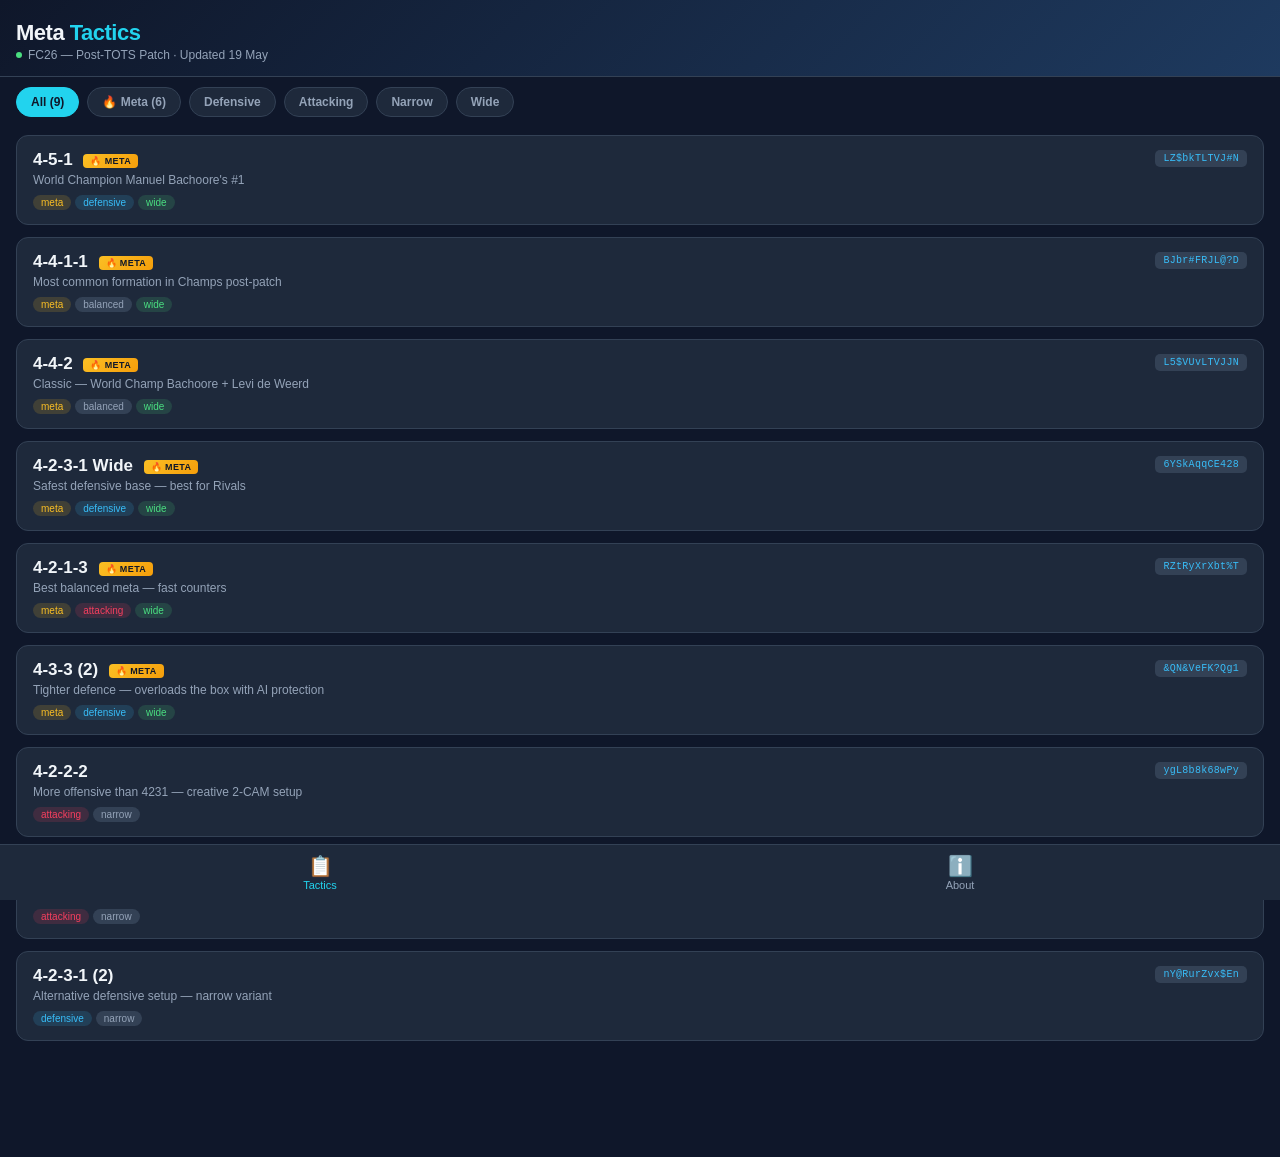
==== commit 31ad453a: "Fix: syntax error — ] vs } in 4-2-1-3 weaknesses array" ====
--- a/fc26-meta-tactics/index.html
+++ b/fc26-meta-tactics/index.html
@@ -546,7 +546,7 @@
     attack:'Find wingers and ST with through balls and lobbed passes from midfield. Quick release to wide players then cut back for tap-ins. Play out from the back to the CAM who plays first-time through balls to beat the offside trap. The roaming Inside Forwards are crucial — they cut in for finesse shots or driven passes.',
     defense:'Solid defensive screen from RCDM + backline maintains shape after losing the ball. Do NOT switch to CBs unless close to the box. Drag the pushing LDM back into position first. Use manual interceptions when cutting a passing lane. Never spam tackles — they take your player out of the game.',
     strengths:['Excellent balance — attack and defence','Versatile wide players (cut inside or stretch)','Solid CDM screen','Great for quick transitions','Flexible for any playstyle'],
-    weaknesses:['Fullbacks on Defend can lack width','CDM positioning needs manual management','Requires pacey wingers','CAM needs to be elite'}
+    weaknesses:['Fullbacks on Defend can lack width','CDM positioning needs manual management','Requires pacey wingers','CAM needs to be elite']
   },
 
   // ═══════════════════ 4-3-3 (2) ═══════════════════
